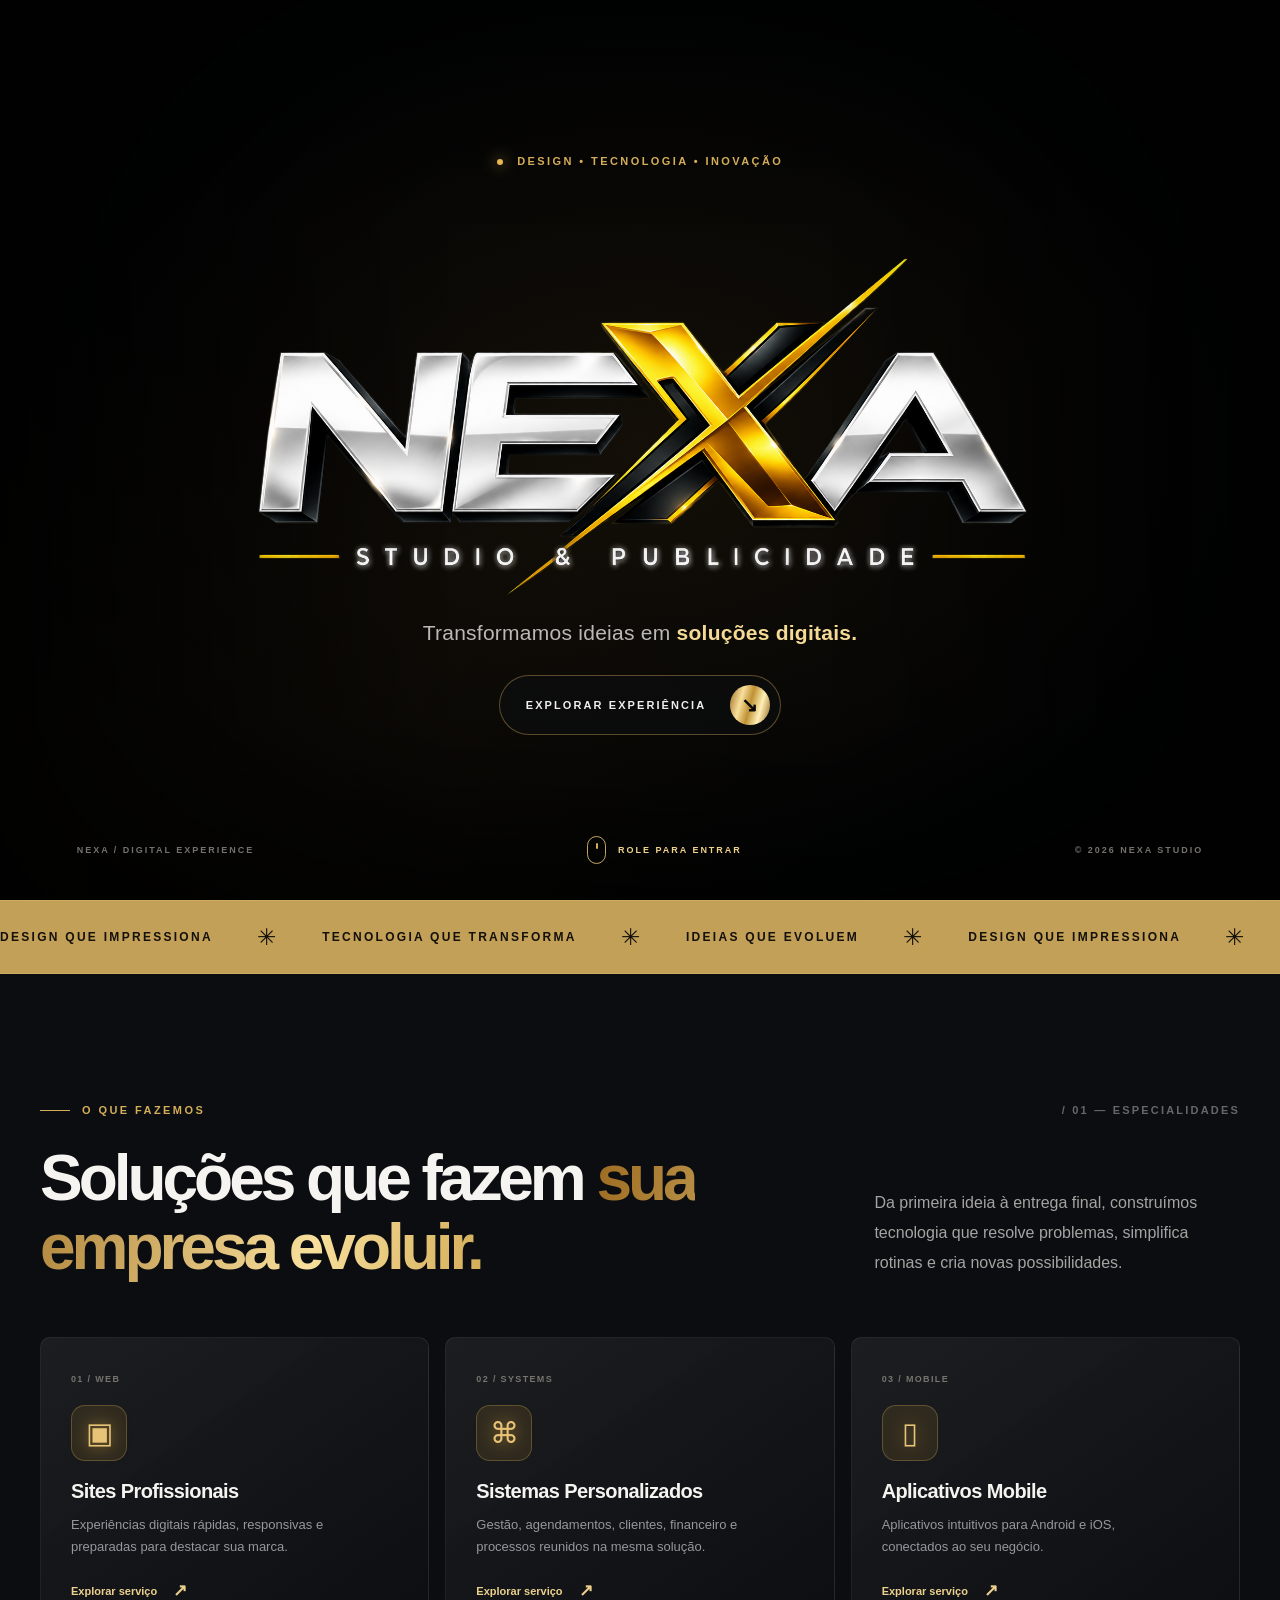
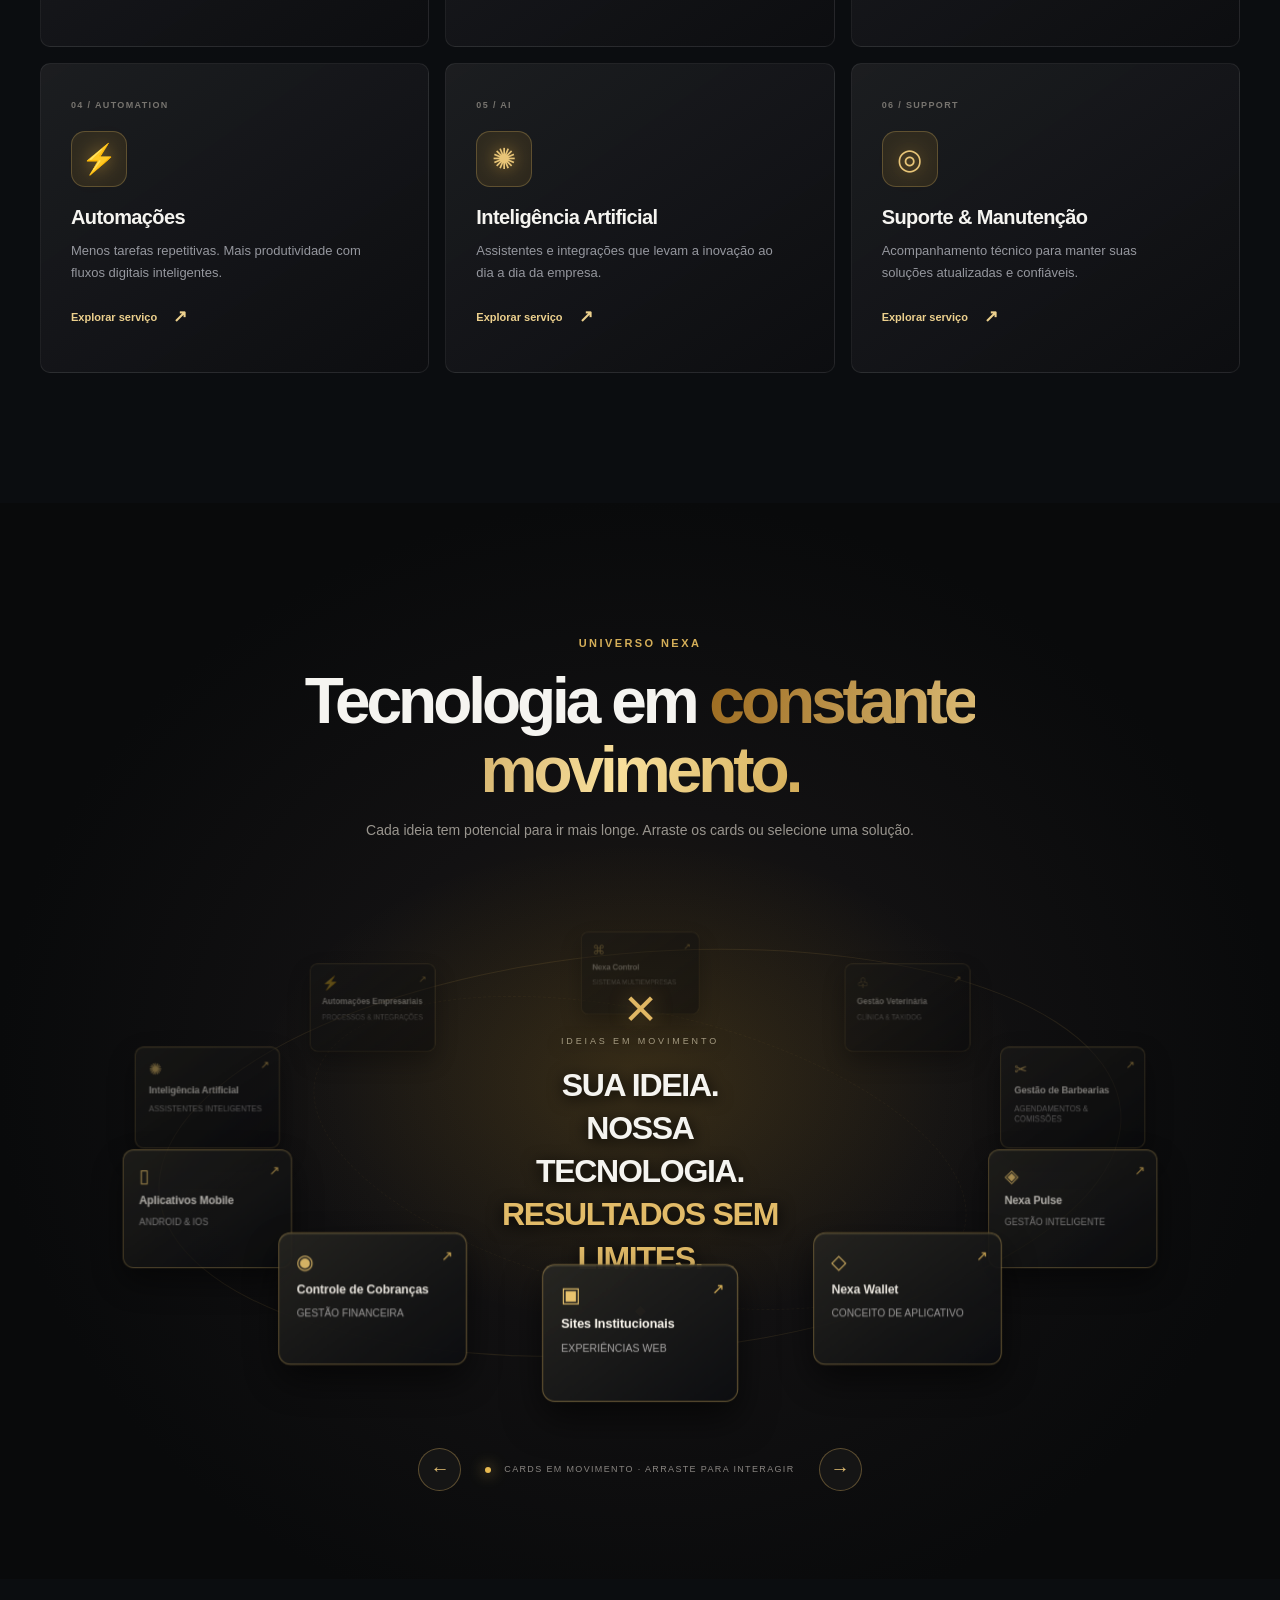
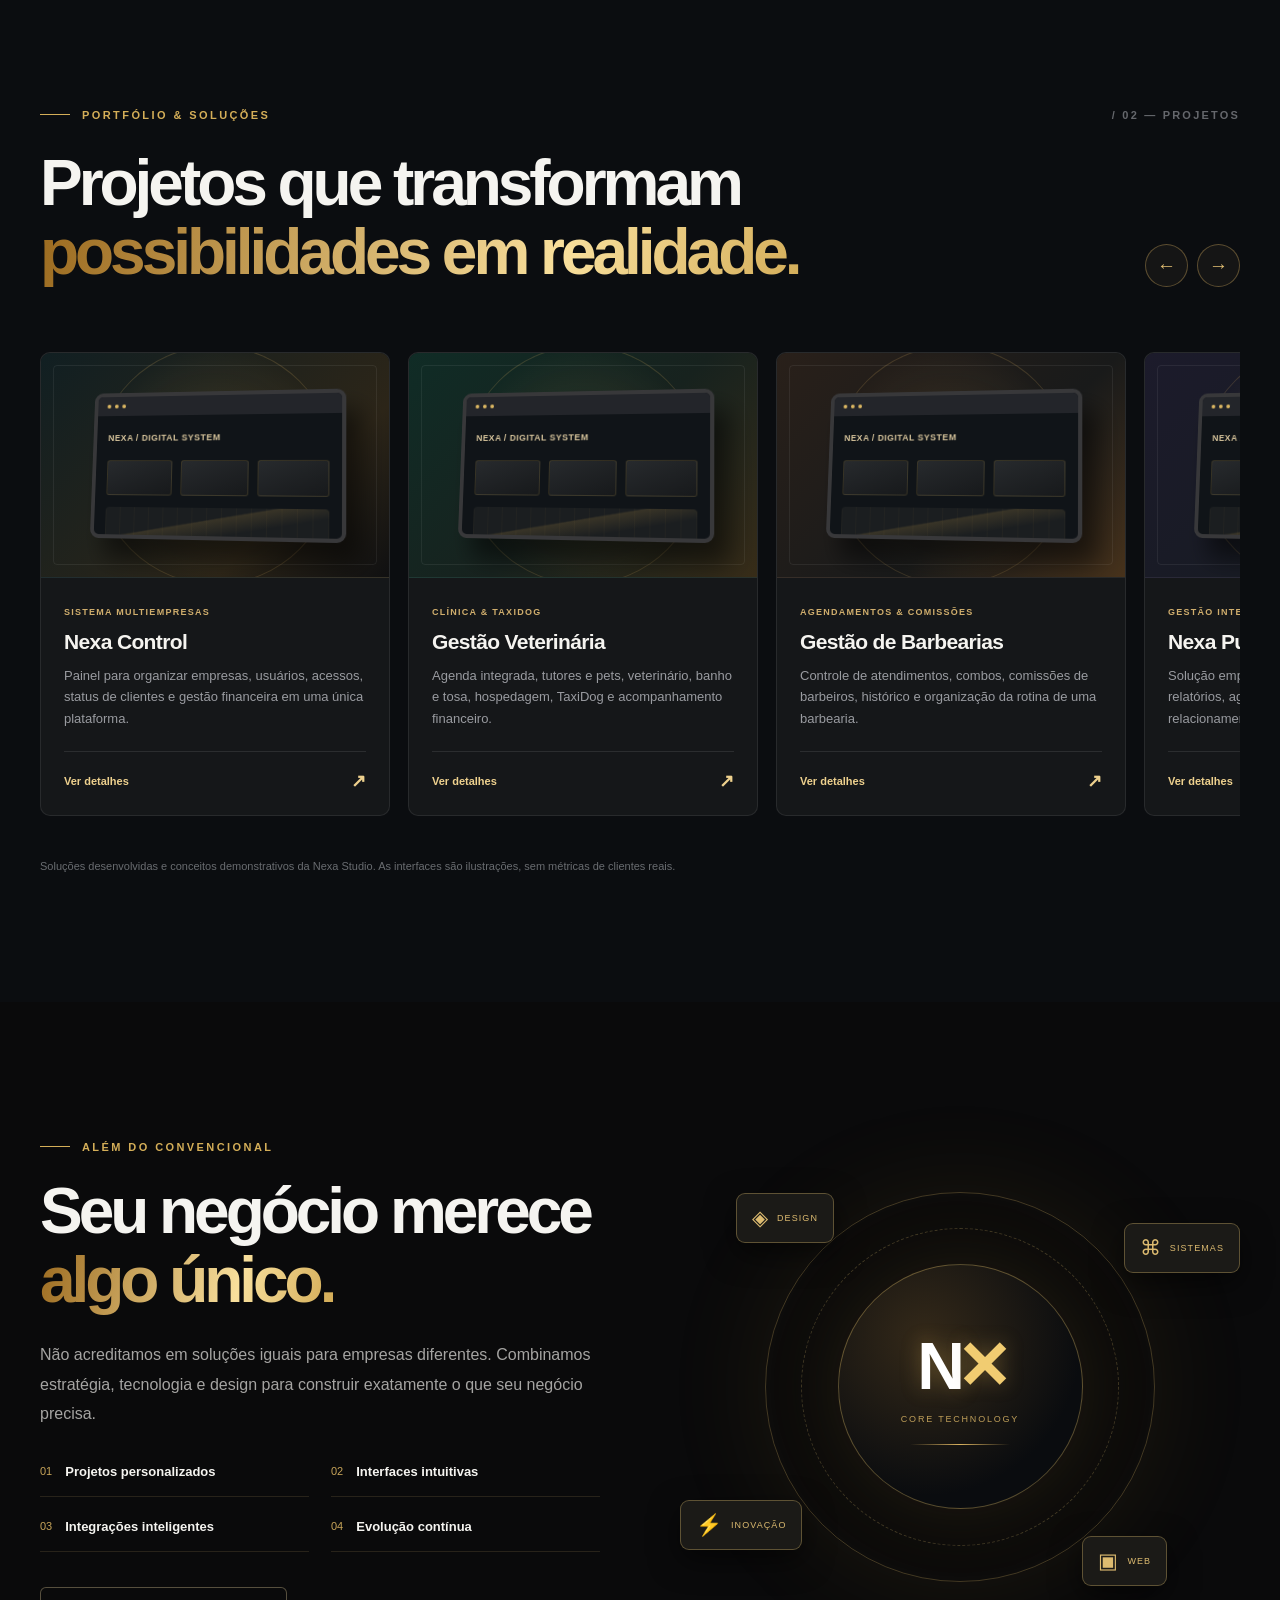
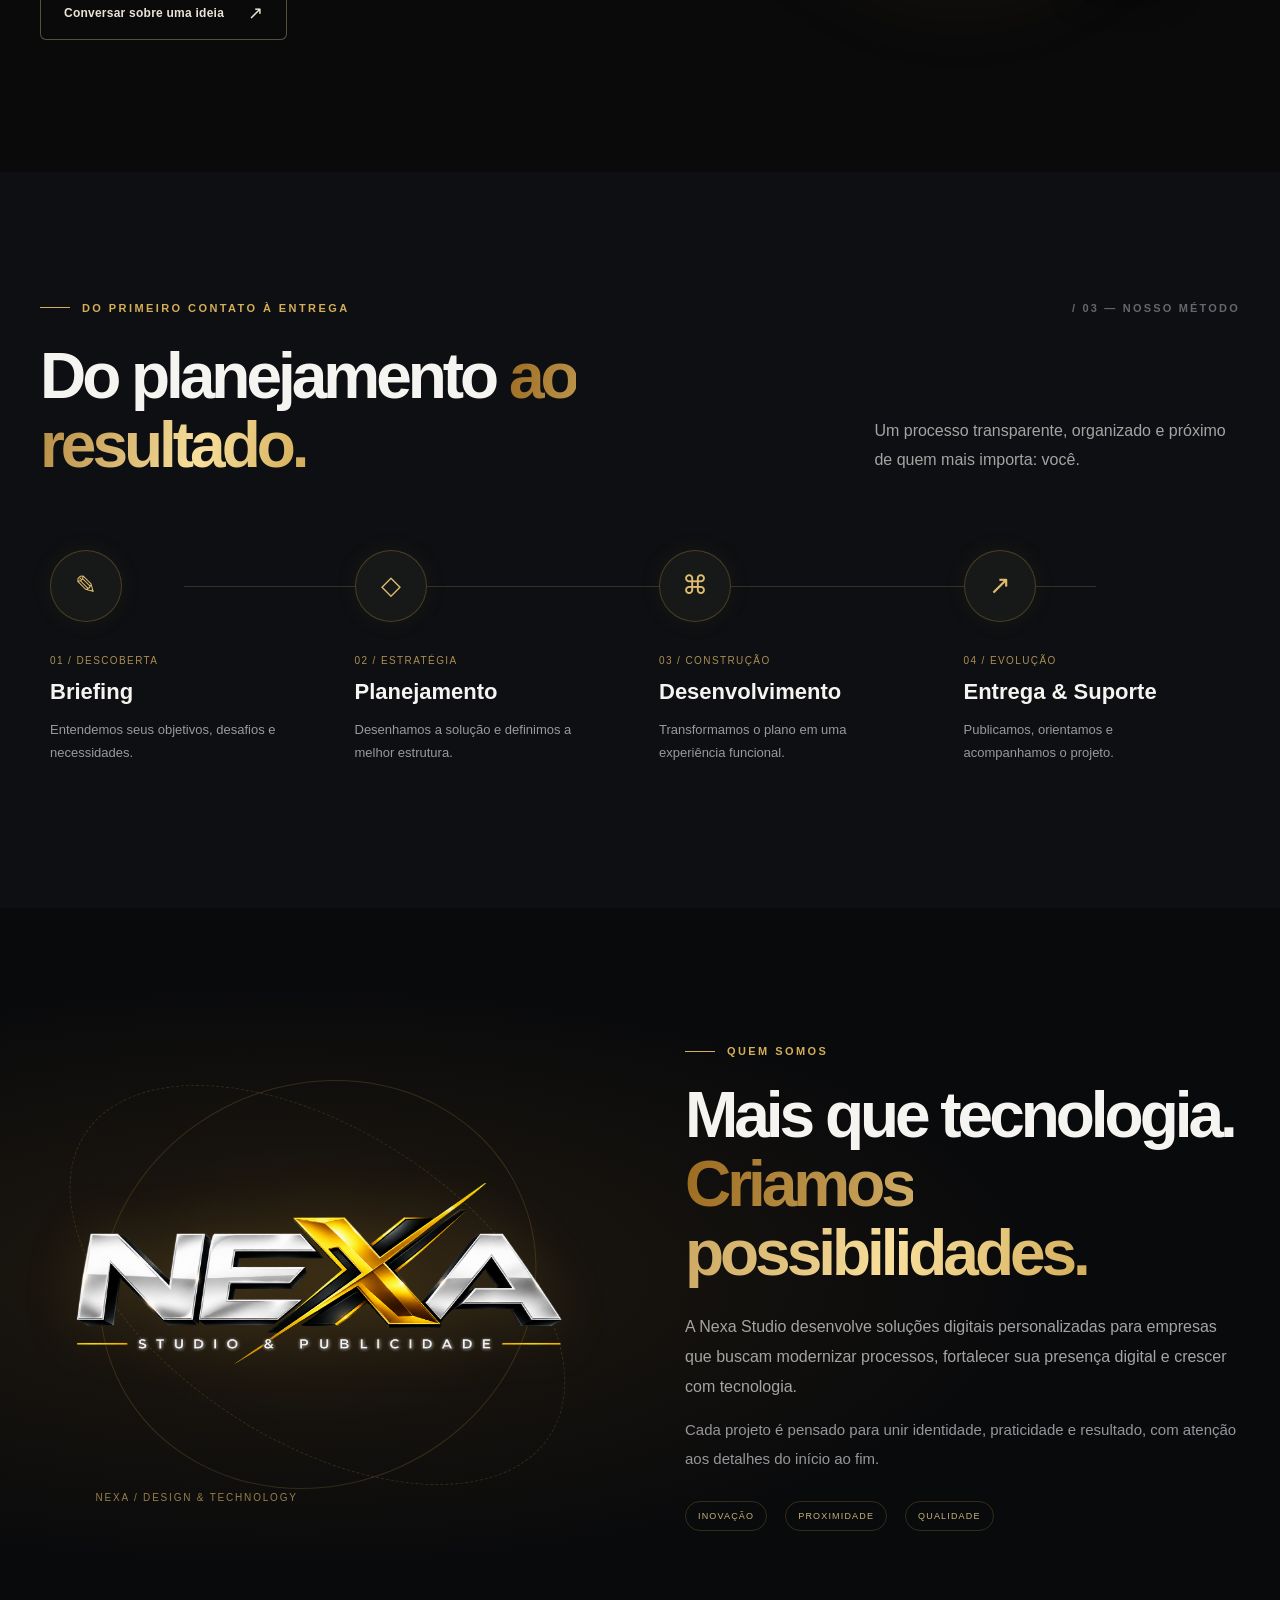
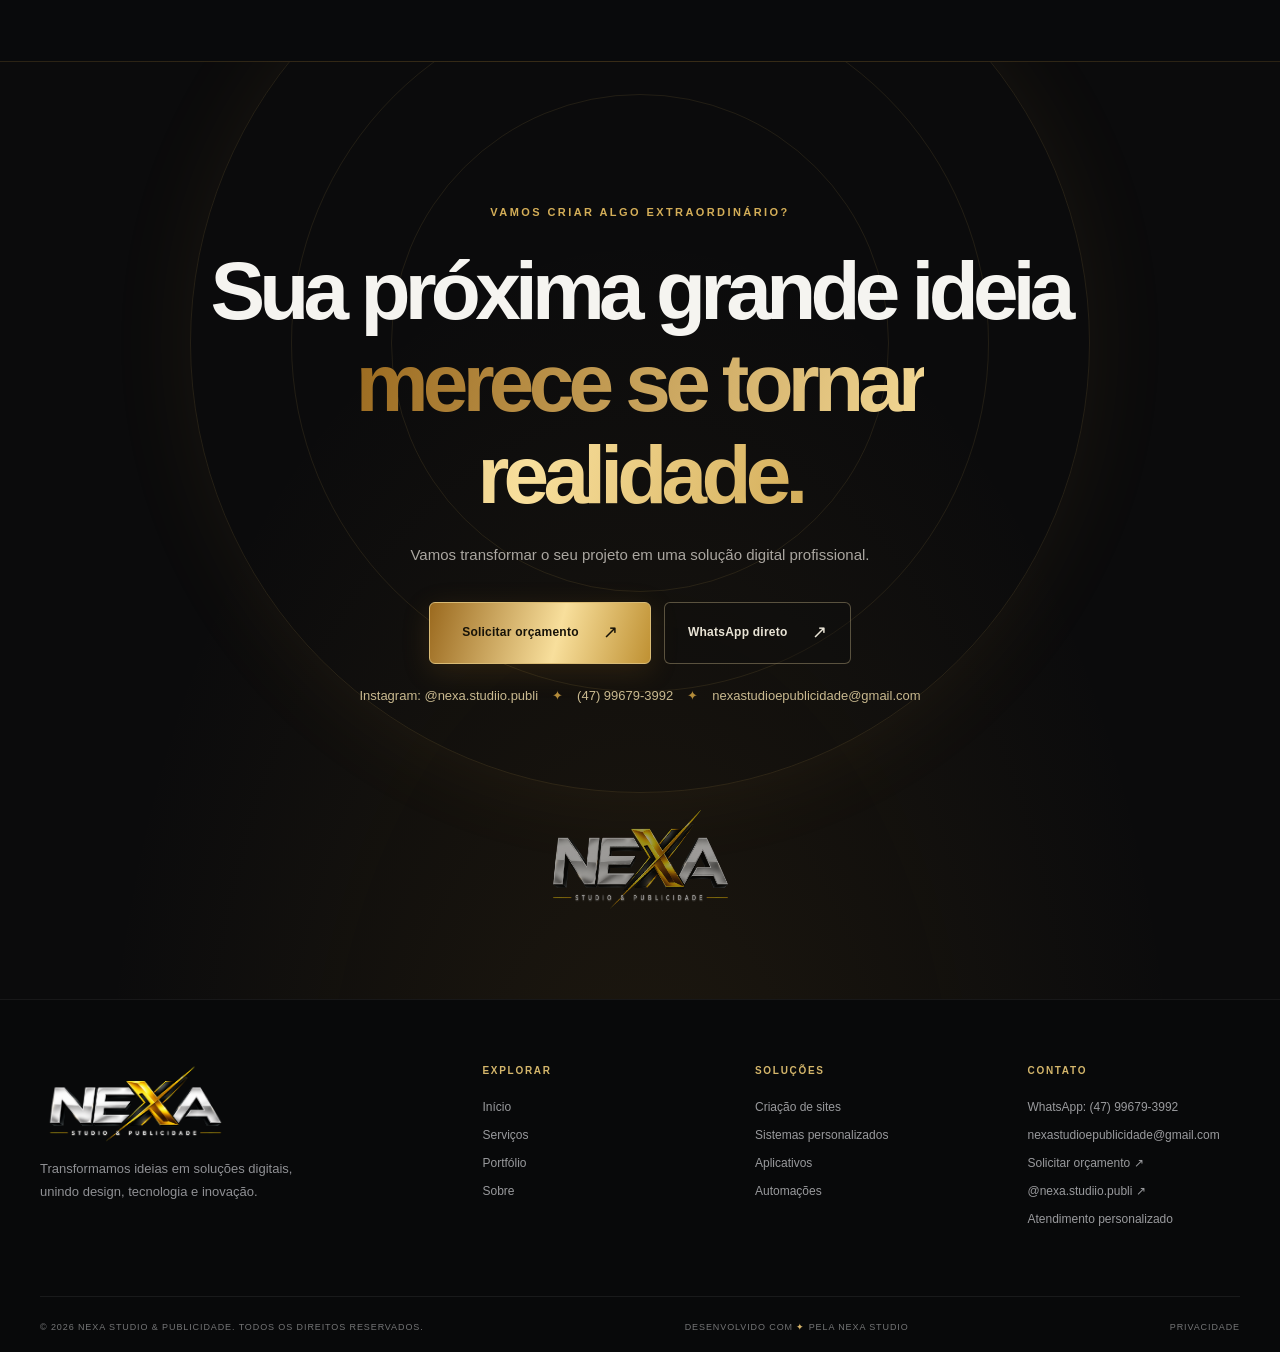
==== index.html @ 9db16d80 "Add files via upload" ====
<!doctype html>
<html lang="pt-BR">
<head>
  <meta charset="UTF-8">
  <meta name="viewport" content="width=device-width, initial-scale=1, viewport-fit=cover">
  <meta name="theme-color" content="#090909">
  <meta name="description" content="Nexa Studio: sites, sistemas, aplicativos e automações inteligentes sob medida para impulsionar o seu negócio.">
  <meta property="og:type" content="website">
  <meta property="og:title" content="Nexa Studio | Transformamos ideias em soluções digitais">
  <meta property="og:description" content="Sites, sistemas, aplicativos e soluções digitais personalizadas para sua empresa.">
  <meta property="og:image" content="assets/img/nexa-logo.png">
  <title>Nexa Studio | Tecnologia que transforma ideias</title>
  <link rel="icon" type="image/svg+xml" href="assets/img/favicon.svg">
  <link rel="preload" href="assets/img/nexa-logo.webp" as="image" type="image/webp">
  <link rel="stylesheet" href="assets/css/styles.css">
  <script src="assets/js/config.js" defer></script>
  <script src="assets/js/site.js" defer></script>
  <script type="application/ld+json">{"@context":"https://schema.org","@type":"Organization","name":"Nexa Studio","sameAs":["https://www.instagram.com/nexa.studiio.publi/"],"description":"Criação de sites, sistemas, aplicativos e automações empresariais.","email":"nexastudioepublicidade@gmail.com","telephone":"+55 47 99679-3992","contactPoint":{"@type":"ContactPoint","contactType":"customer service","telephone":"+55 47 99679-3992","email":"nexastudioepublicidade@gmail.com","availableLanguage":"Portuguese"}}</script>
</head>
<body class="intro-active">
  <a class="skip-link" href="#inicio">Pular para o conteúdo</a>

  <!-- Abertura permanece até primeira interação de rolagem ou botão entrar. -->
  <div id="intro" class="intro" role="region" aria-label="Abertura Nexa Studio">
    <div class="intro__ambient" aria-hidden="true"></div>
    <div id="codeRain" class="code-rain" aria-hidden="true"></div>
    <div class="intro__vignette" aria-hidden="true"></div>
    <div class="intro__content">
      <span class="eyebrow intro__eyebrow"><span class="eyebrow-dot"></span> DESIGN • TECNOLOGIA • INOVAÇÃO</span>
      <div class="intro__logo-frame"><img src="assets/img/nexa-logo.webp" alt="Nexa Studio & Publicidade" class="intro__logo" width="840" height="560"></div>
      <p class="intro__tagline">Transformamos ideias em <strong>soluções digitais.</strong></p>
      <button id="enterSite" class="intro__enter" type="button"><span>EXPLORAR EXPERIÊNCIA</span><span class="circle-arrow" aria-hidden="true">↘</span></button>
    </div>
    <div class="intro__bottom"><span>NEXA / DIGITAL EXPERIENCE</span><span class="intro__scroll-indicator"><span class="mouse-icon"></span> ROLE PARA ENTRAR</span><span>© 2026 NEXA STUDIO</span></div>
    <div class="intro__shine" aria-hidden="true"></div>
  </div>

  <header id="siteHeader" class="site-header">
    <div class="container header-inner">
      <a href="#inicio" class="brand" aria-label="Nexa Studio — início">
        <img src="assets/img/nexa-logo.webp" alt="Nexa Studio" width="160" height="106">
      </a>
      <nav class="nav" id="mainNav" aria-label="Navegação principal">
        <a href="#inicio" class="nav-link active">Início</a>
        <a href="#servicos" class="nav-link">Serviços</a>
        <a href="#projetos" class="nav-link">Projetos</a>
        <a href="#solucoes" class="nav-link">Soluções</a>
        <a href="#sobre" class="nav-link">Sobre</a>
        <a href="#contato" class="nav-link">Contato</a>
      </nav>
      <div class="header-actions">
        <button class="btn btn-gold btn-small" data-contact-trigger="Projeto digital" type="button">Solicitar projeto <span aria-hidden="true">↗</span></button>
        <button id="mobileMenuButton" class="menu-toggle" type="button" aria-label="Abrir menu" aria-controls="mainNav" aria-expanded="false"><span></span><span></span><span></span></button>
      </div>
    </div>
  </header>

  <main id="main-content">
    <section id="inicio" class="hero section-stage">
      <div class="hero__grid" aria-hidden="true"></div><div class="hero__halo" aria-hidden="true"></div>
      <div class="container hero__layout">
        <div class="hero__copy">
          <span class="section-kicker reveal"><span class="kicker-line"></span> BEM-VINDO À NOVA ERA DIGITAL</span>
          <h1 class="hero__heading reveal">O FUTURO DIGITAL DA SUA EMPRESA <span class="gold-text">COMEÇA AQUI.</span></h1>
          <p class="hero__description reveal">Criamos sites, sistemas, aplicativos e soluções inteligentes para transformar ideias em <strong>resultados reais.</strong></p>
          <div class="hero__actions reveal"><button class="btn btn-gold" data-contact-trigger="Novo projeto" type="button">Começar meu projeto <span aria-hidden="true">↗</span></button><a class="btn btn-outline" href="#portfolio">Conhecer trabalhos <span aria-hidden="true">↓</span></a></div>
          <div class="hero__highlights reveal"><span><i class="highlight-icon">✦</i> Soluções sob medida</span><span><i class="highlight-icon">◈</i> Design de alto padrão</span><span><i class="highlight-icon">◇</i> Suporte próximo</span></div>
        </div>
        <div class="hero__visual" id="heroScene" aria-label="Ilustração interativa de um notebook e smartphone com sistemas Nexa">
          <div class="scene-orbit orbit-one" aria-hidden="true"></div><div class="scene-orbit orbit-two" aria-hidden="true"></div>
          <div class="device-wrap" id="deviceWrap">
            <div class="float-card floating-pill float-card--top"><span class="float-card__icon">✦</span><span><strong>Sites profissionais</strong><small>Performance e design</small></span></div>
            <div class="laptop">
              <div class="laptop__screen">
                <div class="screen-topbar"><span class="dash-logo">N<span>✕</span></span><span class="topbar-dots"><i></i><i></i><i></i></span><span class="topbar-user">DEMONSTRAÇÃO</span></div>
                <div class="screen-body"><aside class="screen-sidebar"><span class="screen-side-title">PAINEL</span><span class="screen-menu active">▦</span><span class="screen-menu">◉</span><span class="screen-menu">▤</span><span class="screen-menu">◇</span><span class="screen-menu">⚙</span></aside>
                  <div class="screen-content"><div class="screen-welcome"><span>Visão geral <small>Bem-vindo ao seu painel</small></span><b>↗</b></div><div class="screen-stats"><div><small>Receita mensal</small><strong>R$ —</strong><span>Visualização</span></div><div><small>Atendimentos</small><strong>—</strong><span>Visualização</span></div><div><small>Projetos</small><strong>—</strong><span>Visualização</span></div></div><div class="chart-panel"><div class="chart-head"><span>Visão de desempenho</span><small>Últimos meses</small></div><svg viewBox="0 0 410 135" preserveAspectRatio="none" aria-hidden="true"><defs><linearGradient id="chartFill" x1="0" x2="0" y1="0" y2="1"><stop offset="0" stop-color="#d5ae4c" stop-opacity=".32"/><stop offset="1" stop-color="#d5ae4c" stop-opacity="0"/></linearGradient></defs><path d="M0 112 Q38 91 68 100 T132 72 T205 75 T265 39 T330 47 T410 13 L410 135 L0 135Z" fill="url(#chartFill)"/><path d="M0 112 Q38 91 68 100 T132 72 T205 75 T265 39 T330 47 T410 13" fill="none" stroke="#edca70" stroke-width="2.5" stroke-linecap="round"/></svg></div></div>
                </div>
              </div><div class="laptop__base"></div><div class="laptop__foot"></div>
            </div>
            <div class="phone"><div class="phone__earpiece"></div><div class="phone__screen"><span class="phone__logo">N<span>✕</span></span><small>Dashboard mobile</small><div class="phone__balance">Seu negócio<br><strong>na palma da mão.</strong></div><div class="phone__mini-chart"><span style="height:38%"></span><span style="height:64%"></span><span style="height:52%"></span><span style="height:80%"></span><span style="height:59%"></span><span style="height:94%"></span><span style="height:70%"></span></div><div class="phone__mini-box">Visão completa <b>↗</b></div><div class="phone__mini-box">Gestão inteligente <b>↗</b></div></div></div>
            <div class="float-card floating-pill float-card--bottom"><span class="float-card__icon">◈</span><span><strong>Sistemas inteligentes</strong><small>Controle em tempo real</small></span></div>
          </div>
          <div class="visual-caption"><span class="small-sparkle">✧</span> TECNOLOGIA QUE SE MOVE COM VOCÊ</div>
        </div>
      </div>
      <div class="hero__bottom container"><span>ESTRATÉGIA <i></i> DESIGN <i></i> DESENVOLVIMENTO</span><a href="#servicos" aria-label="Rolar para serviços">DESCUBRA MAIS <span>↓</span></a></div>
    </section>

    <div class="marquee-section" aria-hidden="true"><div class="marquee-track"><span>DESIGN QUE IMPRESSIONA</span><b>✳</b><span>TECNOLOGIA QUE TRANSFORMA</span><b>✳</b><span>IDEIAS QUE EVOLUEM</span><b>✳</b><span>DESIGN QUE IMPRESSIONA</span><b>✳</b><span>TECNOLOGIA QUE TRANSFORMA</span><b>✳</b><span>IDEIAS QUE EVOLUEM</span><b>✳</b></div></div>

    <section id="servicos" class="section services-section">
      <div class="container"><div class="section-topline reveal"><span class="section-kicker"><span class="kicker-line"></span> O QUE FAZEMOS</span><span class="section-index">/ 01 — ESPECIALIDADES</span></div>
        <div class="section-heading-grid"><h2 class="section-title reveal">Soluções que fazem <span class="gold-text">sua empresa evoluir.</span></h2><p class="section-desc reveal">Da primeira ideia à entrega final, construímos tecnologia que resolve problemas, simplifica rotinas e cria novas possibilidades.</p></div>
        <div class="services-grid">
          <article class="service-card reveal"><span class="service-card__number">01 / WEB</span><div class="service-card__icon" aria-hidden="true">▣</div><h3>Sites Profissionais</h3><p>Experiências digitais rápidas, responsivas e preparadas para destacar sua marca.</p><button class="service-card__link" data-contact-trigger="Criação de sites" type="button">Explorar serviço <span>↗</span></button></article>
          <article class="service-card reveal"><span class="service-card__number">02 / SYSTEMS</span><div class="service-card__icon" aria-hidden="true">⌘</div><h3>Sistemas Personalizados</h3><p>Gestão, agendamentos, clientes, financeiro e processos reunidos na mesma solução.</p><button class="service-card__link" data-contact-trigger="Sistema personalizado" type="button">Explorar serviço <span>↗</span></button></article>
          <article class="service-card reveal"><span class="service-card__number">03 / MOBILE</span><div class="service-card__icon" aria-hidden="true">▯</div><h3>Aplicativos Mobile</h3><p>Aplicativos intuitivos para Android e iOS, conectados ao seu negócio.</p><button class="service-card__link" data-contact-trigger="Aplicativo mobile" type="button">Explorar serviço <span>↗</span></button></article>
          <article class="service-card reveal"><span class="service-card__number">04 / AUTOMATION</span><div class="service-card__icon" aria-hidden="true">⚡</div><h3>Automações</h3><p>Menos tarefas repetitivas. Mais produtividade com fluxos digitais inteligentes.</p><button class="service-card__link" data-contact-trigger="Automação empresarial" type="button">Explorar serviço <span>↗</span></button></article>
          <article class="service-card reveal"><span class="service-card__number">05 / AI</span><div class="service-card__icon" aria-hidden="true">✺</div><h3>Inteligência Artificial</h3><p>Assistentes e integrações que levam a inovação ao dia a dia da empresa.</p><button class="service-card__link" data-contact-trigger="Inteligência artificial" type="button">Explorar serviço <span>↗</span></button></article>
          <article class="service-card reveal"><span class="service-card__number">06 / SUPPORT</span><div class="service-card__icon" aria-hidden="true">◎</div><h3>Suporte & Manutenção</h3><p>Acompanhamento técnico para manter suas soluções atualizadas e confiáveis.</p><button class="service-card__link" data-contact-trigger="Suporte e manutenção" type="button">Explorar serviço <span>↗</span></button></article>
        </div>
      </div>
    </section>

    <section id="projetos" class="section orbit-section"><div class="orbit-section__glow" aria-hidden="true"></div>
      <div class="container orbit-intro reveal"><span class="section-kicker centered">UNIVERSO NEXA</span><h2 class="section-title">Tecnologia em <span class="gold-text">constante movimento.</span></h2><p>Cada ideia tem potencial para ir mais longe. Arraste os cards ou selecione uma solução.</p></div>
      <div class="orbit-arena" id="orbitArena" aria-label="Carrossel animado com soluções da Nexa Studio"><div class="orbit-ring orbit-ring--outer" aria-hidden="true"></div><div class="orbit-ring orbit-ring--inner" aria-hidden="true"></div>
        <div class="orbit-core"><div class="orbit-core__mark">✕</div><span>IDEIAS EM MOVIMENTO</span><strong>SUA IDEIA.<br>NOSSA TECNOLOGIA.<br><em>RESULTADOS SEM LIMITES.</em></strong><div class="orbit-core__diamond">◆</div></div>
        <div id="orbitCards" class="orbit-cards"></div>
      </div>
      <div class="orbit-controls"><button id="orbitPrev" type="button" aria-label="Girar cards para a esquerda">←</button><span><i class="live-dot"></i> CARDS EM MOVIMENTO · ARRASTE PARA INTERAGIR</span><button id="orbitNext" type="button" aria-label="Girar cards para a direita">→</button></div>
    </section>

    <section id="portfolio" class="section portfolio-section"><div class="container"><div class="section-topline reveal"><span class="section-kicker"><span class="kicker-line"></span> PORTFÓLIO & SOLUÇÕES</span><span class="section-index">/ 02 — PROJETOS</span></div>
      <div class="section-heading-grid portfolio-title-row"><h2 class="section-title reveal">Projetos que transformam <span class="gold-text">possibilidades em realidade.</span></h2><div class="portfolio-actions reveal"><button id="portfolioPrev" type="button" aria-label="Projeto anterior">←</button><button id="portfolioNext" type="button" aria-label="Próximo projeto">→</button></div></div>
      <div class="portfolio-track" id="portfolioTrack" tabindex="0" aria-label="Portfólio com rolagem horizontal"></div><p class="portfolio-note">Soluções desenvolvidas e conceitos demonstrativos da Nexa Studio. As interfaces são ilustrações, sem métricas de clientes reais.</p></div>
    </section>

    <section id="solucoes" class="section solutions-section"><div class="container solutions-layout"><div class="solutions-copy"><span class="section-kicker reveal"><span class="kicker-line"></span> ALÉM DO CONVENCIONAL</span><h2 class="section-title reveal">Seu negócio merece <span class="gold-text">algo único.</span></h2><p class="section-desc reveal">Não acreditamos em soluções iguais para empresas diferentes. Combinamos estratégia, tecnologia e design para construir exatamente o que seu negócio precisa.</p><div class="solutions-points reveal"><div><span>01</span><strong>Projetos personalizados</strong></div><div><span>02</span><strong>Interfaces intuitivas</strong></div><div><span>03</span><strong>Integrações inteligentes</strong></div><div><span>04</span><strong>Evolução contínua</strong></div></div><button class="btn btn-outline reveal" data-contact-trigger="Solução personalizada" type="button">Conversar sobre uma ideia <span>↗</span></button></div>
      <div class="solutions-visual reveal" aria-hidden="true"><div class="solution-halo"></div><div class="solution-inner"><div class="solution-inner__logo">N<span>✕</span></div><small>CORE TECHNOLOGY</small><div class="solution-inner__lines"></div></div><div class="solution-node solution-node--one">◈ <span>DESIGN</span></div><div class="solution-node solution-node--two">⌘ <span>SISTEMAS</span></div><div class="solution-node solution-node--three">⚡ <span>INOVAÇÃO</span></div><div class="solution-node solution-node--four">▣ <span>WEB</span></div></div></div></section>

    <section id="processo" class="section process-section"><div class="container"><div class="section-topline reveal"><span class="section-kicker"><span class="kicker-line"></span> DO PRIMEIRO CONTATO À ENTREGA</span><span class="section-index">/ 03 — NOSSO MÉTODO</span></div><div class="section-heading-grid"><h2 class="section-title reveal">Do planejamento <span class="gold-text">ao resultado.</span></h2><p class="section-desc reveal">Um processo transparente, organizado e próximo de quem mais importa: você.</p></div><div class="process-steps" id="processSteps"><div class="process-progress" id="processProgress"></div><article class="process-step reveal"><div class="process-step__circle">✎</div><span>01 / DESCOBERTA</span><h3>Briefing</h3><p>Entendemos seus objetivos, desafios e necessidades.</p></article><article class="process-step reveal"><div class="process-step__circle">◇</div><span>02 / ESTRATÉGIA</span><h3>Planejamento</h3><p>Desenhamos a solução e definimos a melhor estrutura.</p></article><article class="process-step reveal"><div class="process-step__circle">⌘</div><span>03 / CONSTRUÇÃO</span><h3>Desenvolvimento</h3><p>Transformamos o plano em uma experiência funcional.</p></article><article class="process-step reveal"><div class="process-step__circle">↗</div><span>04 / EVOLUÇÃO</span><h3>Entrega & Suporte</h3><p>Publicamos, orientamos e acompanhamos o projeto.</p></article></div></div></section>

    <section id="sobre" class="section about-section"><div class="container about-layout"><div class="about-art reveal"><div class="about-art__circle about-art__circle--one"></div><div class="about-art__circle about-art__circle--two"></div><div class="about-art__mark"><img src="assets/img/nexa-logo.webp" alt="Logo da Nexa Studio" loading="lazy" width="420" height="280"></div><span class="about-art__label">NEXA / DESIGN & TECHNOLOGY</span></div><div class="about-copy"><span class="section-kicker reveal"><span class="kicker-line"></span> QUEM SOMOS</span><h2 class="section-title reveal">Mais que tecnologia. <span class="gold-text">Criamos possibilidades.</span></h2><p class="section-desc reveal">A Nexa Studio desenvolve soluções digitais personalizadas para empresas que buscam modernizar processos, fortalecer sua presença digital e crescer com tecnologia.</p><p class="about-paragraph reveal">Cada projeto é pensado para unir identidade, praticidade e resultado, com atenção aos detalhes do início ao fim.</p><div class="about-values reveal"><span>INOVAÇÃO</span><span>PROXIMIDADE</span><span>QUALIDADE</span></div></div></div></section>

    <section id="depoimentos" class="section testimonials-section" hidden><div class="container"><span class="section-kicker">A EXPERIÊNCIA DOS NOSSOS CLIENTES</span><h2 class="section-title">Quem trabalha com a Nexa <span class="gold-text">faz parte da história.</span></h2><div id="testimonialsTrack" class="testimonials-track"></div></div></section>

    <section id="contato" class="contact-section"><div class="contact-halo" aria-hidden="true"></div><div class="container contact-content"><span class="section-kicker centered reveal">VAMOS CRIAR ALGO EXTRAORDINÁRIO?</span><h2 class="contact-title reveal">Sua próxima grande ideia <span class="gold-text">merece se tornar realidade.</span></h2><p class="reveal">Vamos transformar o seu projeto em uma solução digital profissional.</p><div class="contact-actions reveal"><button class="btn btn-gold btn-large" data-contact-trigger="Quero conversar com a Nexa Studio" type="button">Solicitar orçamento <span aria-hidden="true">↗</span></button><a class="btn btn-outline" href="https://wa.me/5547996793992?text=Ol%C3%A1%2C%20Nexa%20Studio%21%20Gostaria%20de%20conversar%20sobre%20um%20projeto." target="_blank" rel="noopener noreferrer" aria-label="Conversar com a Nexa Studio pelo WhatsApp">WhatsApp direto <span aria-hidden="true">↗</span></a></div><div class="contact-direct reveal"><a href="https://www.instagram.com/nexa.studiio.publi/" target="_blank" rel="noopener noreferrer" aria-label="Instagram da Nexa Studio: @nexa.studiio.publi">Instagram: @nexa.studiio.publi</a><span aria-hidden="true">✦</span><a href="tel:+5547996793992" aria-label="Ligar para Nexa Studio no número (47) 99679-3992">(47) 99679-3992</a><span aria-hidden="true">✦</span><a href="mailto:nexastudioepublicidade@gmail.com">nexastudioepublicidade@gmail.com</a></div><div class="contact-endmark"><img src="assets/img/nexa-logo.webp" alt="Nexa Studio" width="230" height="152" loading="lazy"></div></div></section>
  </main>

  <footer class="footer"><div class="container"><div class="footer-grid"><div class="footer-identity"><img src="assets/img/nexa-logo.webp" alt="Nexa Studio" width="190" height="125" loading="lazy"><p>Transformamos ideias em soluções digitais, unindo design, tecnologia e inovação.</p></div><div class="footer-col"><h3>EXPLORAR</h3><a href="#inicio">Início</a><a href="#servicos">Serviços</a><a href="#portfolio">Portfólio</a><a href="#sobre">Sobre</a></div><div class="footer-col"><h3>SOLUÇÕES</h3><a href="#servicos">Criação de sites</a><a href="#servicos">Sistemas personalizados</a><a href="#servicos">Aplicativos</a><a href="#servicos">Automações</a></div><div class="footer-col"><h3>CONTATO</h3><a href="https://wa.me/5547996793992" target="_blank" rel="noopener noreferrer">WhatsApp: (47) 99679-3992</a><a href="mailto:nexastudioepublicidade@gmail.com">nexastudioepublicidade@gmail.com</a><button type="button" data-contact-trigger="Contato pelo site">Solicitar orçamento ↗</button><a id="footerInstagram" href="#" hidden target="_blank" rel="noopener noreferrer">@nexa.studiio.publi ↗</a><span>Atendimento personalizado</span></div></div><div class="footer-bottom"><span>© <span id="year">2026</span> NEXA STUDIO & PUBLICIDADE. TODOS OS DIREITOS RESERVADOS.</span><span>DESENVOLVIDO COM <span class="footer-sparkle">✦</span> PELA NEXA STUDIO</span><a href="privacidade.html">PRIVACIDADE</a></div></div></footer>

  <button id="backTop" class="back-top" type="button" aria-label="Voltar ao topo">↑</button>

  <dialog id="projectDialog" class="dialog project-dialog" aria-labelledby="projectModalTitle"><button class="dialog-close" type="button" data-dialog-close aria-label="Fechar detalhes">×</button><div class="project-dialog__content"><span class="section-kicker">SOLUÇÃO NEXA</span><div class="project-modal-art" id="projectModalArt" aria-hidden="true"></div><span id="projectModalCategory" class="modal-category"></span><h2 id="projectModalTitle"></h2><p id="projectModalDescription"></p><div id="projectModalTags" class="modal-tags"></div><button id="projectModalContact" class="btn btn-gold" type="button">Quero uma solução assim <span>↗</span></button></div></dialog>

  <dialog id="contactDialog" class="dialog contact-dialog" aria-labelledby="contactModalTitle"><button class="dialog-close" type="button" data-dialog-close aria-label="Fechar contato">×</button><span class="section-kicker">VAMOS CONVERSAR</span><h2 id="contactModalTitle">Conte sua <span class="gold-text">ideia.</span></h2><p class="dialog-description">Preencha os dados e clique em enviar. O WhatsApp será aberto com sua mensagem preenchida para você confirmar o envio.</p><form id="contactForm" novalidate><div class="form-grid"><label>Seu nome <span>*</span><input id="contactName" name="nome" type="text" placeholder="Como podemos chamar você?" autocomplete="name" required minlength="2" maxlength="100"></label><label>Seu contato <span>*</span><input id="contactPhone" name="telefone" type="tel" placeholder="(47) 99999-9999" autocomplete="tel" required minlength="8" maxlength="30"></label></div><label>Tipo de serviço <span>*</span><select id="contactService" name="servico" required><option value="">Selecione um serviço</option><option>Criação de sites</option><option>Sistema personalizado</option><option>Aplicativo mobile</option><option>Automação empresarial</option><option>Inteligência artificial</option><option>Suporte e manutenção</option><option>Outro projeto</option></select></label><label>Sobre o projeto <span>*</span><textarea id="contactMessage" name="mensagem" rows="3" placeholder="Me conte um pouco sobre sua ideia..." required minlength="10" maxlength="2500"></textarea></label><p id="contactStatus" class="contact-status" role="status" aria-live="polite"></p><div class="contact-form-actions"><button class="btn btn-gold" type="submit" id="sendContactButton">Enviar pelo WhatsApp <span>↗</span></button><button class="btn btn-outline btn-copy" id="copyContactButton" type="button" hidden>Copiar mensagem</button></div><small class="form-note">Nenhum dado é enviado automaticamente a um servidor por este formulário.</small></form></dialog>
</body>
</html>
---- assets/css/styles.css ----
/* NEXA STUDIO — Premium Digital Experience. Sem dependências externas. */
:root{--bg:#08090b;--bg2:#0d0f12;--panel:#131519;--panel2:#17191d;--line:rgba(236,200,115,.18);--line-light:rgba(255,255,255,.095);--text:#f5f4f0;--muted:#a2a1a0;--faint:#6e7077;--gold:#d4ae58;--gold-light:#f6df9c;--gold-dark:#9a6d23;--shine:linear-gradient(105deg,#9b6a1f 0%,#f8df9c 29%,#bf9133 50%,#fff0b7 73%,#92631c 100%);--font:Inter,ui-sans-serif,-apple-system,BlinkMacSystemFont,"Segoe UI",Arial,sans-serif;--ease:cubic-bezier(.2,.8,.2,1);--header:88px}
*{box-sizing:border-box}html{scroll-behavior:smooth;scroll-padding-top:90px}body{margin:0;background:var(--bg);color:var(--text);font-family:var(--font);-webkit-font-smoothing:antialiased;overflow-x:hidden}body.intro-active{overflow:hidden;height:100svh}body.dialog-open{overflow:hidden}button,input,select,textarea{font:inherit}button{cursor:pointer}a{color:inherit;text-decoration:none}img,svg{max-width:100%}::selection{background:#d1a448;color:#0b0b0b}[hidden]{display:none!important}:focus-visible{outline:2px solid var(--gold-light);outline-offset:4px}.container{width:min(1200px,calc(100% - 72px));margin-inline:auto}.section{padding:130px 0;position:relative}.gold-text{background:var(--shine);background-size:240% auto;-webkit-background-clip:text;background-clip:text;color:transparent}.skip-link{position:fixed;z-index:6000;top:-100px;left:20px;background:#e4be69;color:#000;padding:15px;transition:top .2s}.skip-link:focus{top:18px}.eyebrow,.section-kicker{font-size:11px;font-weight:750;letter-spacing:.22em;color:var(--gold);text-transform:uppercase}.eyebrow-dot,.live-dot{display:inline-block;width:6px;height:6px;border-radius:50%;background:#e7b950;box-shadow:0 0 15px #ffcf66;margin-right:9px;vertical-align:middle}.section-kicker{display:inline-flex;align-items:center;gap:12px}.kicker-line{height:1px;width:30px;background:var(--gold)}.section-kicker.centered{justify-content:center}.section-topline{display:flex;align-items:center;justify-content:space-between;margin-bottom:28px}.section-index{font-size:11px;letter-spacing:.2em;color:#65676c;font-weight:650}.section-heading-grid{display:grid;grid-template-columns:minmax(0,1.15fr) minmax(250px,.55fr);align-items:end;gap:70px;margin-bottom:55px}.section-title{font-size:clamp(40px,5vw,70px);letter-spacing:-.063em;font-weight:790;line-height:1.08;margin:0;max-width:850px}.section-desc{color:#a5a4a2;font-size:16px;line-height:1.85;margin:0 0 5px}.reveal{opacity:0;transform:translateY(28px);transition:opacity .9s var(--ease),transform .9s var(--ease)}.reveal.is-visible{opacity:1;transform:translateY(0)}
/* Apertura */
.intro{position:fixed;inset:0;z-index:5000;background:#020304;overflow:hidden;display:flex;align-items:center;justify-content:center;isolation:isolate;transition:opacity .8s var(--ease),visibility .8s}.intro.leaving{opacity:0;visibility:hidden;pointer-events:none}.intro__ambient{position:absolute;inset:-50%;background:radial-gradient(ellipse at 50% 50%,rgba(199,140,47,.09),transparent 35%),radial-gradient(ellipse at 15% 80%,rgba(185,132,31,.09),transparent 35%);animation:ambientSway 12s ease-in-out infinite alternate}.intro__vignette{position:absolute;inset:0;background:linear-gradient(90deg,#010101d9,transparent 35%,transparent 65%,#010101d9),linear-gradient(0deg,#010101a8,transparent 20%,transparent 75%,#0101018c);z-index:1;pointer-events:none}.code-rain{position:absolute;inset:0;overflow:hidden;opacity:.9}.code-rain__column{position:absolute;left:var(--left);top:-65%;width:max-content;max-width:280px;display:flex;flex-direction:column;gap:13px;transform:translate3d(0,-10%,0);opacity:var(--opacity);animation:codeFall var(--duration) linear var(--delay) infinite;will-change:transform}.code-rain__column span{font:500 var(--font-size)/1.3 ui-monospace,SFMono-Regular,Consolas,monospace;letter-spacing:.015em;white-space:nowrap;color:var(--color);text-shadow:0 0 20px rgba(198,157,65,.16)}.intro__content{position:relative;z-index:2;width:min(920px,90%);text-align:center;margin-top:-14px}.intro__eyebrow{animation:introRise 1s .3s both}.intro__logo-frame{position:relative;max-width:790px;width:90%;margin:14px auto -80px;overflow:hidden;filter:drop-shadow(0 0 34px rgba(222,167,55,.16));animation:introLogo 1.5s .2s both}.intro__logo-frame:after{content:"";position:absolute;inset:12% -30%;background:linear-gradient(95deg,transparent 36%,rgba(255,255,255,.12) 46%,rgba(255,248,186,.72) 49%,rgba(255,255,255,.08) 53%,transparent 63%);transform:translateX(-150%) skewX(-17deg);animation:logoSweep 5s 1.5s infinite;pointer-events:none;mix-blend-mode:screen}.intro__logo{width:100%;height:auto;display:block;object-fit:contain}.intro__tagline{font-size:clamp(15px,2vw,21px);color:#bab9b7;letter-spacing:.012em;position:relative;z-index:1;margin:0 0 30px;animation:introRise .9s 1s both}.intro__tagline strong{font-weight:600;color:#f5da95}.intro__enter{border:1px solid #d2a95869;background:rgba(12,13,15,.7);border-radius:100px;color:#eee;padding:9px 10px 9px 26px;display:inline-flex;align-items:center;gap:24px;font-size:11px;letter-spacing:.19em;font-weight:800;transition:background .3s,border-color .3s,transform .3s;animation:introRise .9s 1.3s both}.intro__enter:hover{background:#cda957;color:#0b0b0b;border-color:#eac579;transform:translateY(-3px)}.circle-arrow{width:40px;height:40px;border-radius:50%;display:grid;place-items:center;background:var(--shine);color:#080808;font-size:20px}.intro__bottom{position:absolute;z-index:3;bottom:36px;left:6%;right:6%;display:flex;align-items:center;justify-content:space-between;gap:10px;font-size:9px;letter-spacing:.22em;font-weight:700;color:#74726b}.intro__scroll-indicator{display:flex;align-items:center;gap:12px;color:#f0d38b}.mouse-icon{width:19px;height:28px;border:1px solid rgba(242,206,120,.8);border-radius:12px;display:inline-block;position:relative}.mouse-icon:before{content:"";position:absolute;left:8px;top:6px;width:2px;height:6px;background:var(--gold);border-radius:2px;animation:mouseScroll 1.7s infinite}.intro__shine{z-index:4;pointer-events:none;position:absolute;inset:-30%;background:linear-gradient(110deg,transparent 41%,rgba(248,214,127,.75) 49%,transparent 57%);transform:translateX(-160%);opacity:0}.intro.leaving .intro__shine{animation:exitShine .75s ease-in forwards}.intro.leaving .intro__logo-frame{transform:scale(1.11)}.intro.leaving .code-rain{filter:blur(5px);opacity:0;transition:opacity .65s,filter .65s}@keyframes codeFall{from{transform:translate3d(0,-70vh,0)}to{transform:translate3d(0,110vh,0)}}@keyframes introRise{from{opacity:0;transform:translateY(32px)}to{opacity:1;transform:translateY(0)}}@keyframes introLogo{from{opacity:0;transform:scale(.8);filter:blur(12px)}to{opacity:1;transform:scale(1);filter:blur(0)}}@keyframes logoSweep{0%,28%{transform:translateX(-150%) skewX(-17deg)}57%,100%{transform:translateX(150%) skewX(-17deg)}}@keyframes exitShine{0%{opacity:0;transform:translateX(-160%)}15%{opacity:1}100%{opacity:0;transform:translateX(160%)}}@keyframes mouseScroll{0%{opacity:0;transform:translateY(0)}35%{opacity:1}100%{opacity:0;transform:translateY(8px)}}@keyframes ambientSway{to{transform:translate(8%,4%)}}
/* Header */
.site-header{position:fixed;inset:0 0 auto;z-index:1000;height:var(--header);transition:background .35s,border-color .35s,box-shadow .35s;border-bottom:1px solid transparent}.site-header.scrolled{background:rgba(8,9,10,.85);border-color:rgba(222,178,89,.14);box-shadow:0 12px 40px #0005;backdrop-filter:blur(24px)}.header-inner{height:100%;display:flex;justify-content:space-between;align-items:center;gap:32px}.brand{display:flex;align-items:center;justify-content:flex-start;width:146px;height:68px;overflow:visible}.brand img{display:block;width:100%;height:100%;object-fit:contain;filter:drop-shadow(0 0 13px rgba(221,166,51,.1))}.nav{display:flex;gap:33px;align-items:center}.nav-link{font-size:12px;color:#bdbbb7;transition:color .2s;position:relative}.nav-link:hover,.nav-link.active{color:#ecc879}.nav-link.active:after{content:"";width:5px;height:5px;position:absolute;bottom:-12px;left:calc(50% - 2.5px);border-radius:50%;background:#dabc72}.header-actions{display:flex;align-items:center;gap:10px}.btn{display:inline-flex;align-items:center;justify-content:center;gap:24px;min-height:53px;padding:13px 23px;border-radius:6px;border:1px solid transparent;font-size:12px;line-height:1.25;font-weight:750;letter-spacing:.02em;white-space:nowrap;position:relative;overflow:hidden;transition:transform .25s var(--ease),box-shadow .25s,color .25s,background .25s}.btn:hover{transform:translateY(-3px)}.btn>span:last-child{font-size:18px;font-weight:500;transition:transform .25s}.btn:hover>span:last-child{transform:translate(2px,-2px)}.btn-gold{background:var(--shine);background-size:200% 200%;color:#161208;box-shadow:0 7px 28px rgba(181,122,37,.17);border-color:#d9bb75}.btn-gold:hover{box-shadow:0 9px 39px rgba(212,158,63,.29);background-position:100% 30%}.btn-outline{color:#e9e4d6;background:rgba(15,15,15,.3);border-color:rgba(239,219,164,.33)}.btn-outline:hover{border-color:#d4b265;background:rgba(207,162,72,.08)}.btn-small{min-height:43px;padding:11px 17px;font-size:11px;gap:18px}.btn-large{min-height:62px;padding:18px 32px}.menu-toggle{display:none;background:none;border:none;width:42px;height:42px;padding:9px;flex-direction:column;justify-content:center;gap:6px;z-index:2}.menu-toggle span{background:#e9d8af;height:1px;width:100%;transition:transform .25s,opacity .25s}.menu-toggle[aria-expanded="true"] span:first-child{transform:translateY(7px) rotate(45deg)}.menu-toggle[aria-expanded="true"] span:nth-child(2){opacity:0}.menu-toggle[aria-expanded="true"] span:last-child{transform:translateY(-7px) rotate(-45deg)}
/* Hero */
.hero{position:relative;min-height:760px;height:100svh;max-height:1040px;display:flex;align-items:center;isolation:isolate;overflow:hidden;padding:120px 0 75px;background:radial-gradient(ellipse at 79% 42%,rgba(161,117,36,.15),transparent 34%),radial-gradient(ellipse at 15% 80%,rgba(102,78,38,.09),transparent 48%),#0a0a0b}.hero__grid{position:absolute;inset:0;background-image:linear-gradient(rgba(202,172,112,.045) 1px,transparent 1px),linear-gradient(90deg,rgba(202,172,112,.045) 1px,transparent 1px);background-size:70px 70px;transform:perspective(700px) rotateX(68deg) scale(1.9) translateY(18%);transform-origin:bottom;opacity:.35;mask-image:linear-gradient(0deg,#000,transparent 65%);pointer-events:none}.hero__halo{position:absolute;width:650px;height:650px;right:-190px;top:8%;border-radius:50%;border:1px solid #c69b4223;box-shadow:0 0 100px #bd873012;pointer-events:none}.hero__layout{display:grid;grid-template-columns:1.1fr 1.05fr;gap:25px;align-items:center;position:relative;z-index:2;width:min(1300px,calc(100% - 70px))}.hero__copy{position:relative;z-index:3}.hero__heading{margin:23px 0 23px;font-weight:800;letter-spacing:-.073em;line-height:1.06;font-size:clamp(52px,5.6vw,87px)}.hero__description{line-height:1.8;font-size:16px;color:#a8a7a4;max-width:520px;margin-bottom:29px}.hero__description strong{color:#e1d5b3;font-weight:600}.hero__actions{display:flex;flex-wrap:wrap;gap:12px}.hero__highlights{display:flex;gap:20px;margin-top:54px;color:#a3a19b;font-size:11px;flex-wrap:wrap}.hero__highlights>span{display:flex;align-items:center;gap:7px}.highlight-icon{color:#e5bf70;font-size:17px;font-style:normal}.hero__visual{height:560px;position:relative;perspective:1100px;min-width:0;display:flex;align-items:center;justify-content:center}.scene-orbit{position:absolute;inset:12% 2%;border:1px solid rgba(219,172,79,.19);border-radius:50%;transform:rotate(-25deg) rotateX(60deg);box-shadow:0 0 33px #b27b1813}.orbit-two{inset:1% -8%;transform:rotate(30deg) rotateX(65deg);border-style:dashed;opacity:.55;animation:orbitDust 28s linear infinite}.device-wrap{height:440px;width:620px;position:relative;transform:rotateY(var(--ry,0deg)) rotateX(var(--rx,0deg));transition:transform .35s ease;animation:deviceHover 8s ease-in-out infinite}.laptop{position:absolute;left:4%;top:15%;width:80%;height:75%;transform:perspective(900px) rotateY(-12deg) rotateX(5deg) rotateZ(-4deg);filter:drop-shadow(18px 33px 34px #000c);animation:laptopFloat 7s ease-in-out infinite}.laptop__screen{height:91%;background:#0c1017;border:8px solid #2b2b2b;border-radius:14px 14px 5px 5px;box-shadow:inset 0 0 0 2px #777674,0 0 0 1px #85817a,0 0 55px #b587351a;overflow:hidden}.laptop__base{height:17px;width:114%;margin-left:-7%;background:linear-gradient(#aaa49a,#525154 34%,#a09c96 64%,#323236);clip-path:polygon(7% 0%,93% 0%,100% 85%,97% 100%,3% 100%,0% 85%);border-radius:4px}.laptop__foot{width:33%;height:5px;background:#66666a;margin:0 auto;border-radius:0 0 12px 12px}.screen-topbar{height:38px;display:flex;align-items:center;padding:0 18px;background:#151920;border-bottom:1px solid #ffffff10;justify-content:space-between}.dash-logo,.phone__logo,.solution-inner__logo{font-size:19px;font-weight:850;letter-spacing:-.13em;color:white}.dash-logo span,.phone__logo span,.solution-inner__logo span{color:#f1cc71}.topbar-dots{display:flex;gap:4px}.topbar-dots i{width:5px;height:5px;background:#917644;border-radius:50%}.topbar-user{color:#9e9789;font-size:8px;letter-spacing:.12em}.screen-body{display:flex;height:calc(100% - 38px)}.screen-sidebar{width:47px;border-right:1px solid #ffffff10;display:flex;flex-direction:column;align-items:center;gap:11px;padding:12px 6px;background:#13161b}.screen-side-title{font-size:5px;color:#66666c;letter-spacing:.1em}.screen-menu{display:grid;place-items:center;width:24px;height:24px;color:#858a92;font-size:12px}.screen-menu.active{background:#d4ac5533;color:#ebbf62;border-radius:5px}.screen-content{flex:1;padding:15px;background:linear-gradient(160deg,#121820,#0b0f14);min-width:0}.screen-welcome{display:flex;justify-content:space-between;font-size:13px;font-weight:800;margin-bottom:14px}.screen-welcome small{display:block;color:#777e85;font-size:7px;margin-top:3px;font-weight:400}.screen-welcome b{color:#d8ba74}.screen-stats{display:grid;grid-template-columns:repeat(3,1fr);gap:9px}.screen-stats>div{padding:12px;background:#1c222a;border:1px solid #ffffff0c;border-radius:5px}.screen-stats small{font-size:7px;color:#979da4;display:block}.screen-stats strong{font-size:17px;display:block;margin:5px 0}.screen-stats span{color:#c5a24f;font-size:7px}.chart-panel{background:#161d25;border:1px solid #ffffff11;padding:12px;border-radius:5px;margin-top:12px;height:135px}.chart-head{display:flex;align-items:center;justify-content:space-between;font-size:10px;font-weight:700}.chart-head small{font-size:7px;color:#80828a}.chart-panel svg{height:98px;width:100%}.phone{position:absolute;right:3%;top:16%;height:290px;width:145px;border-radius:25px;padding:5px;background:linear-gradient(125deg,#54504d,#030405 27%,#a49b86 54%,#1a1816 76%,#989183);box-shadow:14px 25px 26px #000b,0 0 30px #ddaa5620;transform:rotate(11deg);animation:phoneFloat 7s .7s ease-in-out infinite}.phone__screen{background:linear-gradient(160deg,#181d22,#080c11);width:100%;height:100%;border-radius:20px;padding:24px 11px 12px;overflow:hidden}.phone__earpiece{position:absolute;top:10px;left:40px;width:55px;height:8px;border-radius:8px;background:#060608;z-index:1}.phone__logo{display:block;font-size:15px}.phone__screen>small{font-size:7px;color:#888e95;display:block;margin-top:3px}.phone__balance{font-size:12px;color:#b6bec4;line-height:1.5;margin-top:22px}.phone__balance strong{font-size:14px;color:#e9c16c}.phone__mini-chart{height:67px;display:flex;gap:6px;align-items:end;padding:10px 0}.phone__mini-chart span{width:11px;background:linear-gradient(#f2cf7d,#73501e);border-radius:2px}.phone__mini-box{font-size:7px;color:#b1adb0;background:#23262a;padding:7px;margin-top:6px;border-radius:4px;display:flex;justify-content:space-between}.phone__mini-box b{color:#edcd73}.float-card{position:absolute;z-index:6;display:flex;align-items:center;gap:10px;padding:12px 17px;border:1px solid #e4ca7e33;border-radius:12px;background:rgba(18,19,20,.88);backdrop-filter:blur(12px);box-shadow:0 10px 30px #0008;animation:floatCard 5s ease-in-out infinite}.float-card--top{top:2%;right:0}.float-card--bottom{left:0;bottom:1%;animation-delay:1.4s}.float-card__icon{color:#e9c77e;font-size:24px}.float-card strong{display:block;font-size:10px}.float-card small{display:block;font-size:9px;color:#949397;margin-top:3px}.visual-caption{position:absolute;bottom:0;right:5%;color:#888580;letter-spacing:.16em;font-size:9px}.small-sparkle{color:#dfb75b}.hero__bottom{position:absolute;bottom:33px;left:0;right:0;z-index:3;display:flex;align-items:center;justify-content:space-between;font-size:10px;letter-spacing:.13em;color:#8e8980}.hero__bottom i{display:inline-block;width:4px;height:4px;border-radius:50%;background:#b9a27c;margin:0 8px;vertical-align:middle}.hero__bottom a{display:flex;align-items:center;gap:15px}.hero__bottom a span{font-size:19px;color:#dfbc68}@keyframes deviceHover{50%{translate:0 -9px}}@keyframes laptopFloat{50%{translate:0 -8px;transform:perspective(900px) rotateY(-9deg) rotateX(4deg) rotateZ(-3deg)}}@keyframes phoneFloat{50%{translate:0 15px;transform:rotate(7deg)}}@keyframes floatCard{50%{translate:0 -11px}}@keyframes orbitDust{to{transform:rotate(390deg) rotateX(65deg)}}
/* Scroll marquee */
.marquee-section{height:74px;background:#c3a057;color:#14100a;border-top:1px solid #f4d48833;border-bottom:1px solid #f4d48833;overflow:hidden;display:flex;align-items:center}.marquee-track{display:flex;align-items:center;gap:44px;white-space:nowrap;min-width:max-content;font-size:12px;font-weight:800;letter-spacing:.19em;animation:marquee 30s linear infinite}.marquee-track b{font-size:23px;font-weight:400}@keyframes marquee{to{transform:translateX(-50%)}}
/* Service cards */
.services-section{background:#0b0d10}.services-grid{display:grid;grid-template-columns:repeat(3,minmax(0,1fr));gap:16px}.service-card{min-height:310px;padding:30px 30px 26px;background:linear-gradient(145deg,rgba(30,31,34,.91),rgba(13,14,17,.96));border:1px solid rgba(255,255,255,.075);border-radius:10px;position:relative;overflow:hidden;transition:border-color .35s,box-shadow .35s,transform .35s!important}.service-card:before{content:"";position:absolute;inset:-100% -20%;background:linear-gradient(115deg,transparent 43%,rgba(251,219,145,.07) 50%,transparent 57%);transform:translateX(-90%);transition:transform .85s;pointer-events:none}.service-card:hover{transform:translateY(-8px)!important;border-color:#dec17c66;box-shadow:0 24px 45px #0006,0 0 30px #a77b1a12}.service-card:hover:before{transform:translateX(70%)}.service-card__number{color:#77746f;letter-spacing:.15em;font-weight:600;font-size:9px}.service-card__icon{width:56px;height:56px;display:grid;place-items:center;margin:19px 0 19px;border:1px solid #d0ac5e4d;background:#cc9d3320;border-radius:14px;font-size:29px;color:#e7c477;text-shadow:0 0 18px #cf9f40aa;transition:transform .35s}.service-card:hover .service-card__icon{transform:rotate(-6deg) scale(1.1)}.service-card h3{font-size:20px;margin:0 0 11px;letter-spacing:-.03em}.service-card p{font-size:13px;line-height:1.7;color:#95979e;max-width:300px;margin:0 0 22px}.service-card__link{border:none;background:none;color:#ecd08d;font-size:11px;font-weight:700;padding:0;display:inline-flex;align-items:center;gap:16px;margin-top:auto}.service-card__link span{transition:transform .2s;font-size:17px}.service-card__link:hover span{transform:translate(4px,-3px)}
/* Orbital carousel */
.orbit-section{background:radial-gradient(ellipse at 50% 53%,#221b11 0,#121112 33%,#090a0b 71%);overflow:hidden;padding-bottom:88px}.orbit-section__glow{position:absolute;left:50%;top:54%;width:800px;height:500px;transform:translate(-50%,-50%);background:radial-gradient(ellipse,#d4ad4920 0,transparent 68%);pointer-events:none}.orbit-intro{text-align:center;max-width:900px}.orbit-intro .section-title{margin:16px auto 12px;max-width:900px}.orbit-intro p{font-size:14px;line-height:1.6;color:#99958e}.orbit-arena{height:590px;position:relative;width:min(1150px,100%);margin:16px auto 0;touch-action:pan-y;user-select:none;cursor:grab;overflow:visible}.orbit-arena.dragging{cursor:grabbing}.orbit-ring{position:absolute;left:50%;top:50%;width:84%;height:68%;border:1px solid #c7a15320;border-radius:50%;transform:translate(-50%,-50%) rotate(-5deg);pointer-events:none}.orbit-ring--inner{width:58%;height:48%;border-style:dashed;opacity:.45;transform:translate(-50%,-50%) rotate(13deg)}.orbit-core{position:absolute;left:50%;top:50%;transform:translate(-50%,-50%);width:320px;text-align:center;z-index:12;pointer-events:none;text-shadow:0 3px 16px #000}.orbit-core__mark{font-size:42px;color:#e0b763;line-height:1;margin-bottom:5px;text-shadow:0 0 22px #d5ac515e}.orbit-core>span{display:block;font-size:9px;letter-spacing:.32em;color:#a49a80;margin-bottom:18px}.orbit-core strong{font-size:clamp(22px,2.5vw,32px);letter-spacing:-.04em;line-height:1.35;font-weight:820}.orbit-core em{font-style:normal;color:#e2bb68}.orbit-core__diamond{font-size:14px;color:#b99245;margin-top:22px}.orbit-card{position:absolute;left:50%;top:50%;width:185px;min-height:130px;padding:16px 17px;text-align:left;background:linear-gradient(145deg,rgba(38,37,33,.97),rgba(12,13,16,.99));border:1px solid #e3bc6666;box-shadow:0 15px 35px #0009,inset 0 1px 0 #f0d99525;border-radius:12px;color:#f4f0e8;will-change:transform,opacity;cursor:pointer;display:flex;flex-direction:column;gap:8px;transition:border-color .2s,background .2s;touch-action:pan-y}.orbit-card:hover,.orbit-card:focus-visible{border-color:#fff0b9;box-shadow:0 15px 35px #0009,0 0 26px #e6b95836}.orbit-card__icon{font-size:20px;color:#dfbb69}.orbit-card strong{font-size:12px;line-height:1.3;letter-spacing:-.01em}.orbit-card small{font-size:10px;color:#a3a1a0;line-height:1.35}.orbit-card__arrow{position:absolute;right:12px;top:14px;color:#d5ae58;font-size:14px}.orbit-controls{display:flex;justify-content:center;align-items:center;gap:24px;color:#898581;font-size:9px;letter-spacing:.15em}.orbit-controls button,.portfolio-actions button{width:43px;height:43px;border-radius:50%;border:1px solid #d7ae615e;background:#151515;color:#dfbc71;font-size:19px;transition:background .25s,transform .25s}.orbit-controls button:hover,.portfolio-actions button:hover{background:#d5ab55;color:#101010;transform:scale(1.07)}
/* Portfolio */
.portfolio-section{background:#0b0d10;padding-bottom:115px}.portfolio-title-row{grid-template-columns:1fr auto}.portfolio-actions{display:flex;gap:9px;align-self:end}.portfolio-track{display:flex;gap:18px;overflow-x:auto;scroll-snap-type:x mandatory;scrollbar-width:none;padding:10px 0 30px;cursor:grab}.portfolio-track::-webkit-scrollbar{display:none}.portfolio-track:active{cursor:grabbing}.project-card{min-width:350px;max-width:350px;flex:0 0 auto;border:1px solid #ffffff15;border-radius:10px;background:#151719;overflow:hidden;scroll-snap-align:start;transition:transform .25s,border-color .25s}.project-card:hover{transform:translateY(-5px);border-color:#d7b56a70}.project-card__visual{height:225px;position:relative;overflow:hidden;display:grid;place-items:center;background:var(--project-gradient,linear-gradient(135deg,#182021,#302a20));border-bottom:1px solid #ffffff10}.project-card__visual:before,.project-modal-art:before{content:"";position:absolute;width:68%;aspect-ratio:1;left:50%;top:50%;transform:translate(-50%,-50%);background:radial-gradient(ellipse,#e6b86225,transparent 72%);border:1px solid #d8b16130;border-radius:50%}.project-card__visual:after,.project-modal-art:after{content:"";position:absolute;inset:12px;border:1px solid #fff1;pointer-events:none;border-radius:4px}.mock-panel{position:relative;z-index:1;width:74%;height:67%;border:4px solid #38383a;border-radius:9px;background:#101418;transform:perspective(700px) rotateY(-11deg) rotateX(6deg);box-shadow:15px 20px 25px #0008;overflow:hidden}.mock-panel__header{height:20px;background:#23252a;display:flex;align-items:center;gap:4px;padding:0 10px}.mock-panel__header i{height:4px;width:4px;border-radius:50%;background:#dcb762}.mock-panel__content{padding:12px}.mock-panel__content b{font-size:9px;letter-spacing:.06em;color:#d9c69d}.mock-panel__bars{display:flex;gap:9px;margin-top:16px}.mock-panel__bars span{height:36px;flex:1;background:linear-gradient(160deg,#272a2d,#17191b);border:1px solid #dbab3b23;border-radius:3px}.mock-panel__graph{height:36px;margin-top:12px;border-radius:4px;background:linear-gradient(170deg,transparent 40%,#cfa54b29 42%,transparent 65%),repeating-linear-gradient(90deg,#dba94809 0 1px,transparent 1px 15px),#1b1e20}.project-card__info{padding:23px}.project-card__label{font-size:9px;color:#d0ae6d;letter-spacing:.14em;font-weight:650}.project-card h3{font-size:21px;letter-spacing:-.03em;margin:11px 0}.project-card p{font-size:13px;line-height:1.65;color:#999ba0;min-height:66px;margin:0 0 20px}.project-card button{display:flex;justify-content:space-between;align-items:center;width:100%;background:transparent;border:none;border-top:1px solid #ffffff18;color:#eed18e;text-align:left;padding:18px 0 0;font-size:11px;font-weight:750}.project-card button span{font-size:18px}.portfolio-note{font-size:11px;color:#696c70;line-height:1.6;margin-top:12px}
/* Solutions */
.solutions-section{background:#0a0a0b;overflow:hidden}.solutions-layout{display:grid;grid-template-columns:1fr 1fr;align-items:center;gap:80px}.solutions-copy .section-title{margin:24px 0 25px}.solutions-points{display:grid;grid-template-columns:1fr 1fr;margin:35px 0;gap:22px}.solutions-points>div{display:flex;align-items:center;gap:13px;border-bottom:1px solid #eac47722;padding-bottom:17px}.solutions-points span{font-size:11px;color:#c7a459}.solutions-points strong{font-size:13px;font-weight:550}.solutions-visual{height:510px;position:relative;display:grid;place-items:center;isolation:isolate}.solution-halo{position:absolute;width:390px;height:390px;border-radius:50%;border:1px solid #deb96445;box-shadow:inset 0 0 120px #d5a73c09,0 0 110px #c59b3518;animation:solutionRotate 28s linear infinite}.solution-halo:after{content:"";position:absolute;inset:35px;border:1px dashed #ddbe733d;border-radius:50%}.solution-inner{z-index:2;width:245px;height:245px;border-radius:50%;border:1px solid #e3bf6859;background:radial-gradient(circle at 35% 30%,#342919,#0a0c0f 68%);box-shadow:0 0 80px #d5a44120;display:flex;align-items:center;justify-content:center;flex-direction:column}.solution-inner__logo{font-size:66px;text-shadow:0 0 20px #cda34f5a}.solution-inner small{color:#be9e59;font-size:9px;letter-spacing:.2em;margin-top:9px}.solution-inner__lines{width:100px;height:1px;background:linear-gradient(90deg,transparent,#d8b15f,transparent);margin-top:20px}.solution-node{position:absolute;z-index:3;background:#1b1a17;border:1px solid #d8b76a5a;color:#ddbb70;padding:12px 15px;border-radius:9px;font-size:21px;display:flex;gap:9px;align-items:center;box-shadow:0 10px 30px #0008;animation:floatCard 5s ease-in-out infinite}.solution-node span{font-size:9px;letter-spacing:.12em}.solution-node--one{top:12%;left:10%}.solution-node--two{top:18%;right:0;animation-delay:.6s}.solution-node--three{bottom:18%;left:0;animation-delay:1.5s}.solution-node--four{bottom:11%;right:13%;animation-delay:2.2s}@keyframes solutionRotate{to{transform:rotate(360deg)}}
/* Process */
.process-section{background:#0d0f12}.process-steps{display:grid;grid-template-columns:repeat(4,1fr);gap:18px;position:relative;margin-top:70px}.process-steps:before{content:"";position:absolute;left:12%;right:12%;top:36px;height:1px;background:#d5b36633}.process-progress{position:absolute;top:36px;left:12%;width:0;height:2px;background:linear-gradient(90deg,#97691e,#f5d688);box-shadow:0 0 12px #d3a34572;transition:width .1s linear;max-width:76%}.process-step{position:relative;z-index:1;padding:0 10px}.process-step__circle{width:72px;height:72px;display:grid;place-items:center;background:#171818;border-radius:50%;border:1px solid #bd97534d;color:#dfbd70;font-size:26px;margin-bottom:33px;box-shadow:0 0 23px #b2812a16}.process-step>span{display:block;color:#ad8e52;letter-spacing:.14em;font-size:10px}.process-step h3{font-size:22px;margin:13px 0}.process-step p{color:#99999e;font-size:13px;line-height:1.8;max-width:230px}
/* About */
.about-section{background:radial-gradient(ellipse at 22% 49%,#20190f,#090a0c 55%);overflow:hidden}.about-layout{display:grid;grid-template-columns:1fr 1fr;align-items:center;gap:90px}.about-art{height:445px;display:grid;place-items:center;position:relative}.about-art__circle{position:absolute;inset:5% 10%;border:1px solid #c39a4433;border-radius:50%;transform:rotate(-25deg)}.about-art__circle--two{inset:15% 0;transform:rotate(33deg);border-style:dashed}.about-art__mark{width:90%;background:radial-gradient(ellipse at center,#bd882513,transparent 70%);position:relative;z-index:1;animation:deviceHover 7s ease-in-out infinite}.about-art__mark img{width:100%;filter:drop-shadow(0 0 28px #c6964028)}.about-art__label{position:absolute;bottom:4px;left:10%;font-size:10px;color:#977e4c;letter-spacing:.18em}.about-copy .section-title{margin:24px 0}.about-paragraph{line-height:1.9;font-size:15px;color:#95979b}.about-values{display:flex;gap:18px;flex-wrap:wrap;margin-top:28px}.about-values span{border:1px solid #c69f4939;border-radius:30px;color:#c9b179;padding:9px 12px;font-size:9px;letter-spacing:.13em}.testimonials-section{background:#0f1113}.testimonials-track{display:grid;grid-template-columns:repeat(3,1fr);gap:18px;margin-top:45px}.testimonial-card{border:1px solid #fff2;background:#17191b;border-radius:10px;padding:30px}.testimonial-card p{color:#c6c4c1;line-height:1.7}.testimonial-card strong{color:#e2c077}
/* CTA, Footer */
.contact-section{position:relative;text-align:center;overflow:hidden;isolation:isolate;padding:140px 0 100px;background:radial-gradient(ellipse at 50% 120%,#b884261c,transparent 60%),#0b0b0c;border-top:1px solid #c69c452b}.contact-halo{position:absolute;left:50%;top:30%;width:900px;height:900px;transform:translate(-50%,-50%);border:1px solid #e0bd611e;border-radius:50%;box-shadow:0 0 90px #d5a44513;pointer-events:none}.contact-halo:before,.contact-halo:after{content:"";position:absolute;border:1px solid #e0bd611b;border-radius:50%;inset:100px}.contact-halo:after{inset:200px}.contact-content{position:relative;z-index:2;max-width:1000px}.contact-title{font-size:clamp(44px,6.4vw,84px);font-weight:800;letter-spacing:-.07em;line-height:1.12;margin:25px auto;max-width:900px}.contact-content>p{color:#aaa6a0;font-size:15px}.contact-actions{display:flex;justify-content:center;gap:13px;flex-wrap:wrap;margin-top:39px}.contact-endmark{margin:85px auto -45px;max-width:180px;opacity:.58}.contact-endmark img{width:100%}.footer{border-top:1px solid #ffffff10;background:#08090a;padding:65px 0 20px}.footer-grid{display:grid;grid-template-columns:1.8fr repeat(3,1fr);gap:60px;padding-bottom:70px}.footer-identity img{width:190px;height:115px;object-fit:contain;margin:-15px 0 -25px}.footer-identity p{font-size:13px;line-height:1.8;color:#8f9094;max-width:280px}.footer-col{display:flex;flex-direction:column;align-items:flex-start;gap:14px}.footer-col h3{font-size:10px;color:#d4b66b;letter-spacing:.17em;margin:0 0 10px}.footer-col a,.footer-col button,.footer-col>span{color:#999a9d;font-size:12px;border:none;background:none;padding:0;transition:color .2s}.footer-col a:hover,.footer-col button:hover{color:#edcf82}.footer-bottom{display:flex;flex-wrap:wrap;justify-content:space-between;gap:12px;align-items:center;border-top:1px solid #ffffff12;padding-top:25px;font-size:9px;color:#747576;letter-spacing:.1em}.footer-sparkle{color:#d9b66b}.footer-bottom a:hover{color:#e8ca81}.back-top{position:fixed;right:25px;bottom:25px;width:44px;height:44px;border:1px solid #d0a44a77;background:#171714cc;color:#e7c274;border-radius:50%;z-index:550;opacity:0;pointer-events:none;transition:opacity .2s,transform .2s;backdrop-filter:blur(8px)}.back-top.visible{opacity:1;pointer-events:auto}.back-top:hover{transform:translateY(-4px)}
/* dialogs */
.dialog{background:linear-gradient(145deg,#191b1d,#0d0e10);color:#f4f3ee;border:1px solid #caaa5a66;border-radius:13px;max-width:min(620px,calc(100% - 28px));width:100%;padding:35px;box-shadow:0 30px 90px #000b;max-height:90vh;overflow:auto}.dialog::backdrop{background:rgba(0,0,0,.78);backdrop-filter:blur(8px)}.dialog-close{position:absolute;right:17px;top:14px;width:34px;height:34px;border:1px solid #fff2;background:#202021;border-radius:50%;font-size:24px;color:#e8cb83;display:grid;place-items:center}.dialog h2{font-size:clamp(30px,4vw,47px);letter-spacing:-.055em;line-height:1.15;margin:16px 0}.dialog p{font-size:13px;color:#a5a4a2;line-height:1.8}.dialog-description{margin-bottom:24px}.contact-dialog form{display:flex;flex-direction:column;gap:18px}.form-grid{display:grid;grid-template-columns:1fr 1fr;gap:15px}.contact-dialog label{display:flex;flex-direction:column;gap:8px;font-size:11px;color:#d7d4ca;font-weight:700}.contact-dialog label>span{color:#dbad48}.contact-dialog input,.contact-dialog textarea,.contact-dialog select{width:100%;color:#fff;background:#0e1115;border:1px solid #ffffff2c;border-radius:6px;padding:13px 14px;outline:none;min-height:46px;font-size:12px;resize:vertical;transition:border-color .2s}.contact-dialog input:focus,.contact-dialog textarea:focus,.contact-dialog select:focus{border-color:#d8b361}.contact-dialog input::placeholder,.contact-dialog textarea::placeholder{color:#777b80}.contact-dialog select option{background:#121416}.contact-status{margin:0!important;min-height:12px;color:#efc975!important}.contact-status.error{color:#ffbda6!important}.contact-form-actions{display:flex;gap:12px;flex-wrap:wrap}.btn-copy{min-height:48px}.form-note{font-size:10px;color:#757579}.project-modal-art{height:180px;background:var(--project-gradient,linear-gradient(140deg,#182121,#3d2d14));position:relative;display:grid;place-items:center;border-radius:7px;margin:20px 0}.project-modal-art .mock-panel{height:130px;width:210px}.modal-category{font-size:10px;letter-spacing:.17em;color:#c4a260;font-weight:700}.modal-tags{display:flex;gap:8px;flex-wrap:wrap;margin:22px 0 26px}.modal-tags span{padding:7px 11px;border:1px solid #d9b86344;border-radius:20px;font-size:10px;color:#c6bb9d}.project-dialog__content .btn{width:100%}
/* Breakpoints */
@media(max-width:1120px){.nav{gap:17px}.nav-link{font-size:11px}.header-inner{gap:15px}.hero__heading{font-size:clamp(47px,5.6vw,70px)}.hero__visual{scale:.88;transform-origin:center}.solutions-layout,.about-layout{gap:40px}.intro__logo-frame{margin-bottom:-65px}}
@media(max-width:900px){:root{--header:72px}.container{width:min(100% - 40px,720px)}.section{padding:90px 0}.section-heading-grid{grid-template-columns:1fr;gap:18px}.section-title{font-size:clamp(39px,6vw,58px)}.nav{position:absolute;top:var(--header);right:0;left:0;padding:14px 20px 28px;display:none;flex-direction:column;align-items:stretch;gap:0;background:#0c0d0ff2;backdrop-filter:blur(24px);border-bottom:1px solid #cfa44f44}.nav.open{display:flex}.nav-link{padding:13px 10px;font-size:14px}.nav-link.active:after{display:none}.menu-toggle{display:flex}.brand{width:120px;height:62px}.header-inner{width:min(100% - 32px,720px)}.hero{min-height:1000px;height:auto;max-height:none;padding:150px 0 80px}.hero__layout{display:flex;flex-direction:column;gap:10px;width:min(100% - 40px,700px)}.hero__heading{max-width:670px;font-size:clamp(49px,7.5vw,75px)}.hero__description{max-width:600px}.hero__highlights{margin-top:35px}.hero__visual{height:480px;width:min(100%,600px);scale:.94}.hero__bottom{bottom:22px}.services-grid{grid-template-columns:repeat(2,minmax(0,1fr))}.orbit-arena{height:525px}.orbit-core{width:290px}.solutions-layout,.about-layout{grid-template-columns:1fr;gap:20px}.solutions-visual{height:480px;max-width:570px;margin:0 auto;width:100%}.about-art{order:2;max-width:520px;margin:auto;width:100%;height:370px}.about-copy{order:1}.process-steps{gap:7px}.process-step{padding:0}.process-step h3{font-size:18px}.footer-grid{grid-template-columns:repeat(2,1fr);gap:40px}.contact-halo{width:600px;height:600px}}
@media(max-width:620px){:root{--header:69px}.container{width:calc(100% - 36px)}.section{padding:76px 0}.section-kicker,.eyebrow{font-size:9px;letter-spacing:.17em}.section-index{font-size:8px}.section-title{font-size:clamp(36px,9vw,47px)}.section-desc{font-size:14px;line-height:1.8}.btn{min-height:50px;padding:13px 16px;font-size:11px;gap:12px}.header-actions .btn{font-size:10px;min-height:36px;padding:7px 10px;gap:7px}.site-header .container{width:calc(100% - 22px)}.brand{width:106px}.hero{padding-top:118px;min-height:910px}.hero__layout{width:calc(100% - 36px)}.hero__heading{font-size:clamp(43px,12vw,65px);line-height:1.07;margin:18px 0}.hero__description{font-size:14px;margin-bottom:22px}.hero__highlights{gap:13px;margin-top:27px;font-size:9px}.hero__visual{height:350px;transform-origin:top center;scale:.65;width:550px;max-width:none;margin:5px 0 -125px;align-self:center}.hero__bottom{font-size:8px;gap:20px}.hero__bottom>a{white-space:nowrap}.hero__bottom i{margin:0 3px}.marquee-section{height:56px}.marquee-track{font-size:10px;gap:23px}.services-grid{grid-template-columns:1fr;gap:12px}.service-card{min-height:260px;padding:23px}.service-card__icon{margin:12px 0;width:45px;height:45px;font-size:22px}.service-card h3{font-size:19px}.service-card p{font-size:12px}.service-card__link{margin-top:0}.orbit-intro p{font-size:12px}.orbit-section{padding-bottom:65px}.orbit-arena{height:480px;margin-top:20px}.orbit-core{top:29%;width:270px}.orbit-core__mark{font-size:28px}.orbit-core>span{font-size:8px;margin-bottom:10px}.orbit-core strong{font-size:24px}.orbit-core__diamond{display:none}.orbit-ring{top:72%;height:42%;width:100%}.orbit-ring--inner{height:29%;width:78%}.orbit-controls{gap:10px;font-size:8px;letter-spacing:.03em;text-align:center}.orbit-controls button{width:36px;height:36px;flex:none}.orbit-card{width:145px;min-height:114px;padding:12px 13px;gap:7px}.orbit-card__icon{font-size:16px}.orbit-card strong{font-size:11px}.orbit-card small{font-size:9px}.portfolio-title-row{grid-template-columns:1fr auto;gap:8px}.portfolio-title-row .section-title{font-size:35px}.portfolio-actions{display:flex;gap:5px;align-self:end}.portfolio-actions button{width:35px;height:35px;font-size:14px}.project-card{min-width:min(300px,84vw);max-width:min(300px,84vw)}.project-card__visual{height:195px}.solutions-layout{gap:10px}.solutions-points{grid-template-columns:1fr 1fr;gap:17px}.solutions-points strong{font-size:11px}.solutions-visual{height:350px;scale:.76;margin:-25px auto -35px}.process-steps{grid-template-columns:1fr;gap:25px;margin-top:44px}.process-steps:before{left:28px;right:auto;top:20px;bottom:20px;width:1px;height:auto}.process-progress{display:none}.process-step{display:grid;grid-template-columns:58px 1fr;grid-template-rows:auto auto auto;column-gap:18px}.process-step__circle{grid-row:1/4;width:56px;height:56px;font-size:20px;margin-bottom:0}.process-step>span{margin-top:2px}.process-step h3{margin:8px 0;font-size:19px}.process-step p{margin:0;font-size:12px;max-width:none}.about-art{height:285px}.about-art__label{font-size:8px}.contact-section{padding:90px 0 75px}.contact-title{font-size:clamp(39px,10vw,55px)}.contact-content>p{font-size:13px}.contact-endmark{margin:60px auto -25px}.footer{padding:50px 0 22px}.footer-grid{gap:35px 18px;padding-bottom:46px}.footer-identity{grid-column:span 2}.footer-identity p{max-width:100%}.footer-col{gap:12px}.footer-bottom{font-size:8px;line-height:1.8}.intro__content{width:96%;margin-top:-30px}.intro__logo-frame{width:100%;margin:8px auto -35px}.intro__eyebrow{font-size:8px;letter-spacing:.1em}.intro__tagline{font-size:14px;max-width:300px;margin:0 auto 25px}.intro__bottom{bottom:24px;left:15px;right:15px;font-size:7px;letter-spacing:.06em}.intro__bottom>span:first-child{display:none}.intro__enter{padding:7px 8px 7px 17px;gap:10px;letter-spacing:.08em}.circle-arrow{width:34px;height:34px}.form-grid{grid-template-columns:1fr}.dialog{padding:24px 19px}.contact-form-actions{flex-direction:column}.contact-form-actions .btn{width:100%}}
@media(max-width:390px){.header-actions .btn{max-width:125px;font-size:9px}.hero__heading{font-size:43px}.hero__visual{scale:.56;margin-bottom:-145px}.intro__logo-frame{margin-bottom:-24px}.intro__tagline{font-size:12px}}
@media(prefers-reduced-motion:reduce){html{scroll-behavior:auto}*,*:before,*:after{animation-duration:.01ms!important;animation-iteration-count:1!important;transition-duration:.01ms!important;scroll-behavior:auto!important}.reveal{opacity:1;transform:none}.code-rain{opacity:.25}}

@media(max-width:620px){.back-top{display:none}.orbit-core{top:28%}.orbit-ring{top:72%}}

/* Informações comerciais diretas na seção de contato e no rodapé. */
.contact-direct{display:flex;justify-content:center;align-items:center;gap:14px;flex-wrap:wrap;margin-top:24px;font-size:clamp(11px,1.15vw,13px);color:#c9b98f}.contact-direct a{color:#c9b98f;text-decoration:none;overflow-wrap:anywhere;transition:color .2s}.contact-direct a:hover,.contact-direct a:focus-visible{color:#f3d88a}.contact-direct>span{color:#b48c3a}.footer-col a{overflow-wrap:anywhere;text-align:left}.footer-col button{text-align:left;cursor:pointer}
@media(max-width:620px){.contact-direct{flex-direction:column;gap:11px}.contact-direct>span{display:none}}
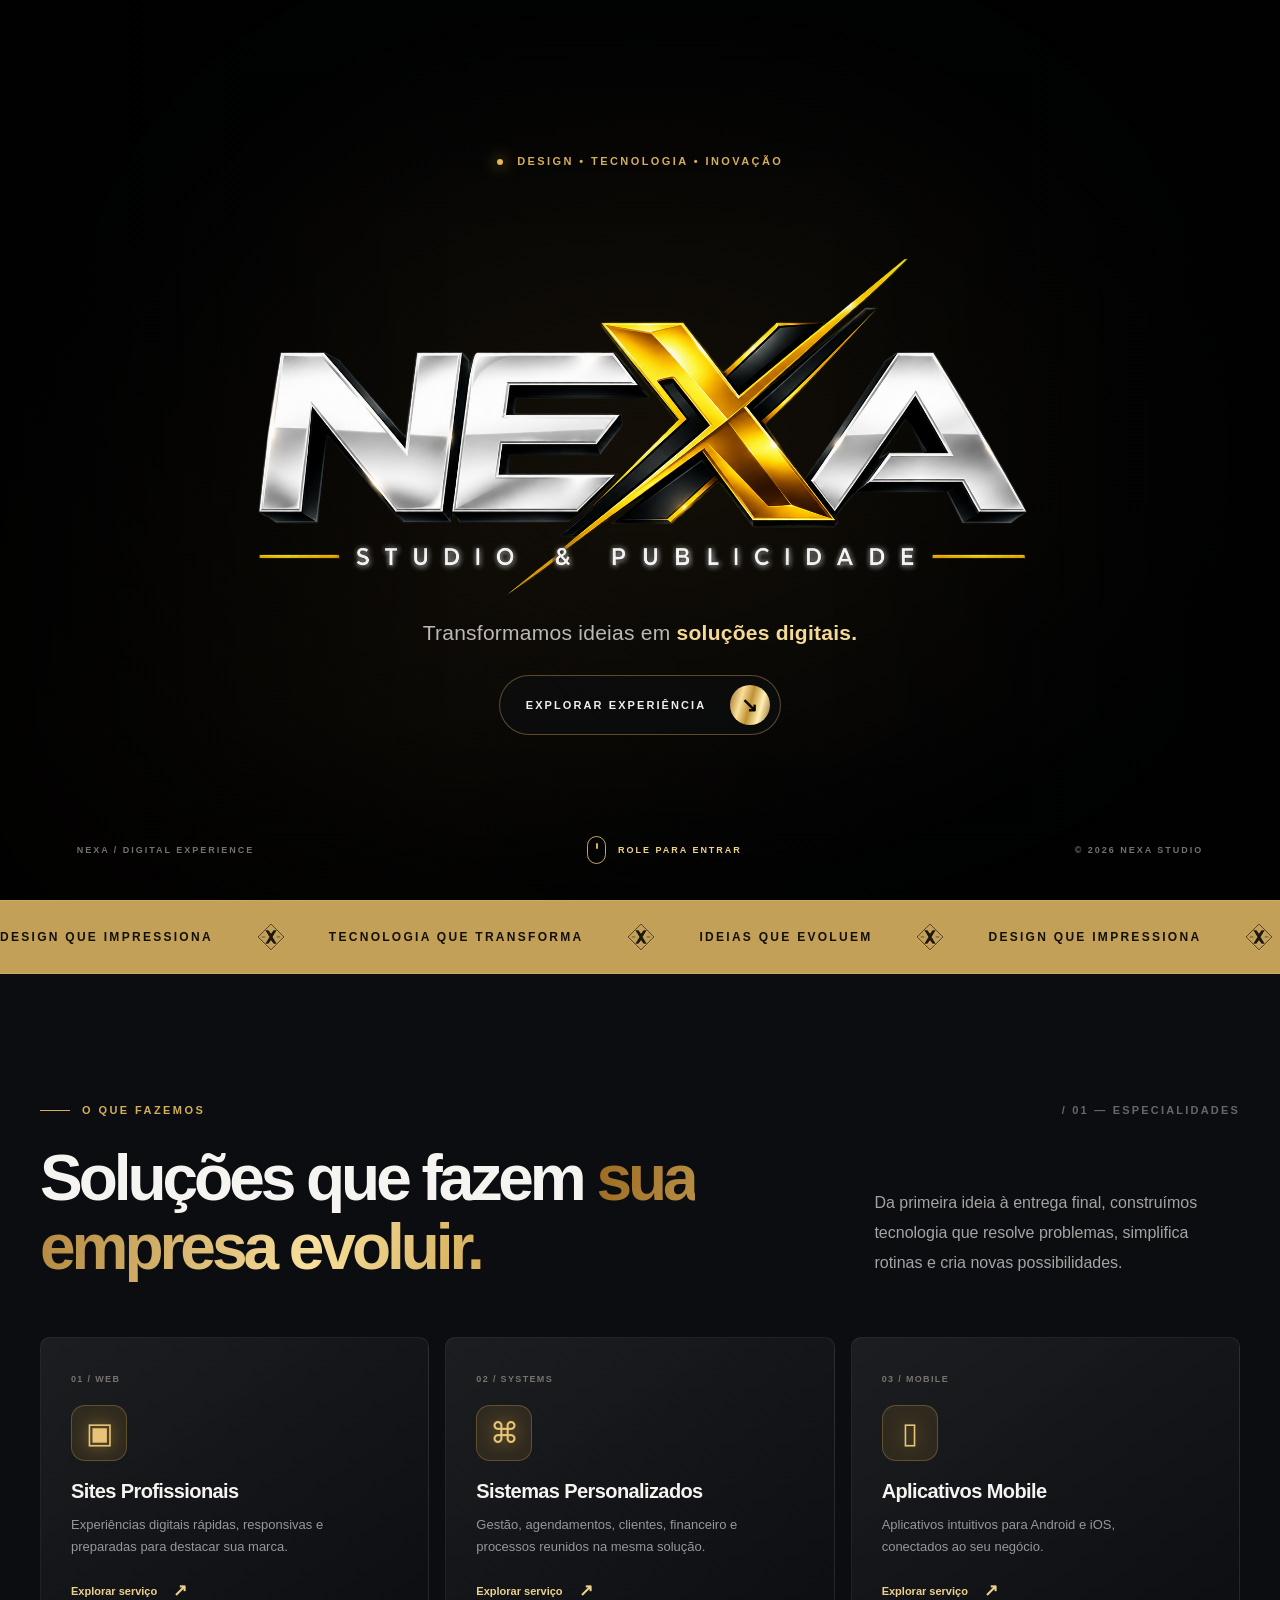
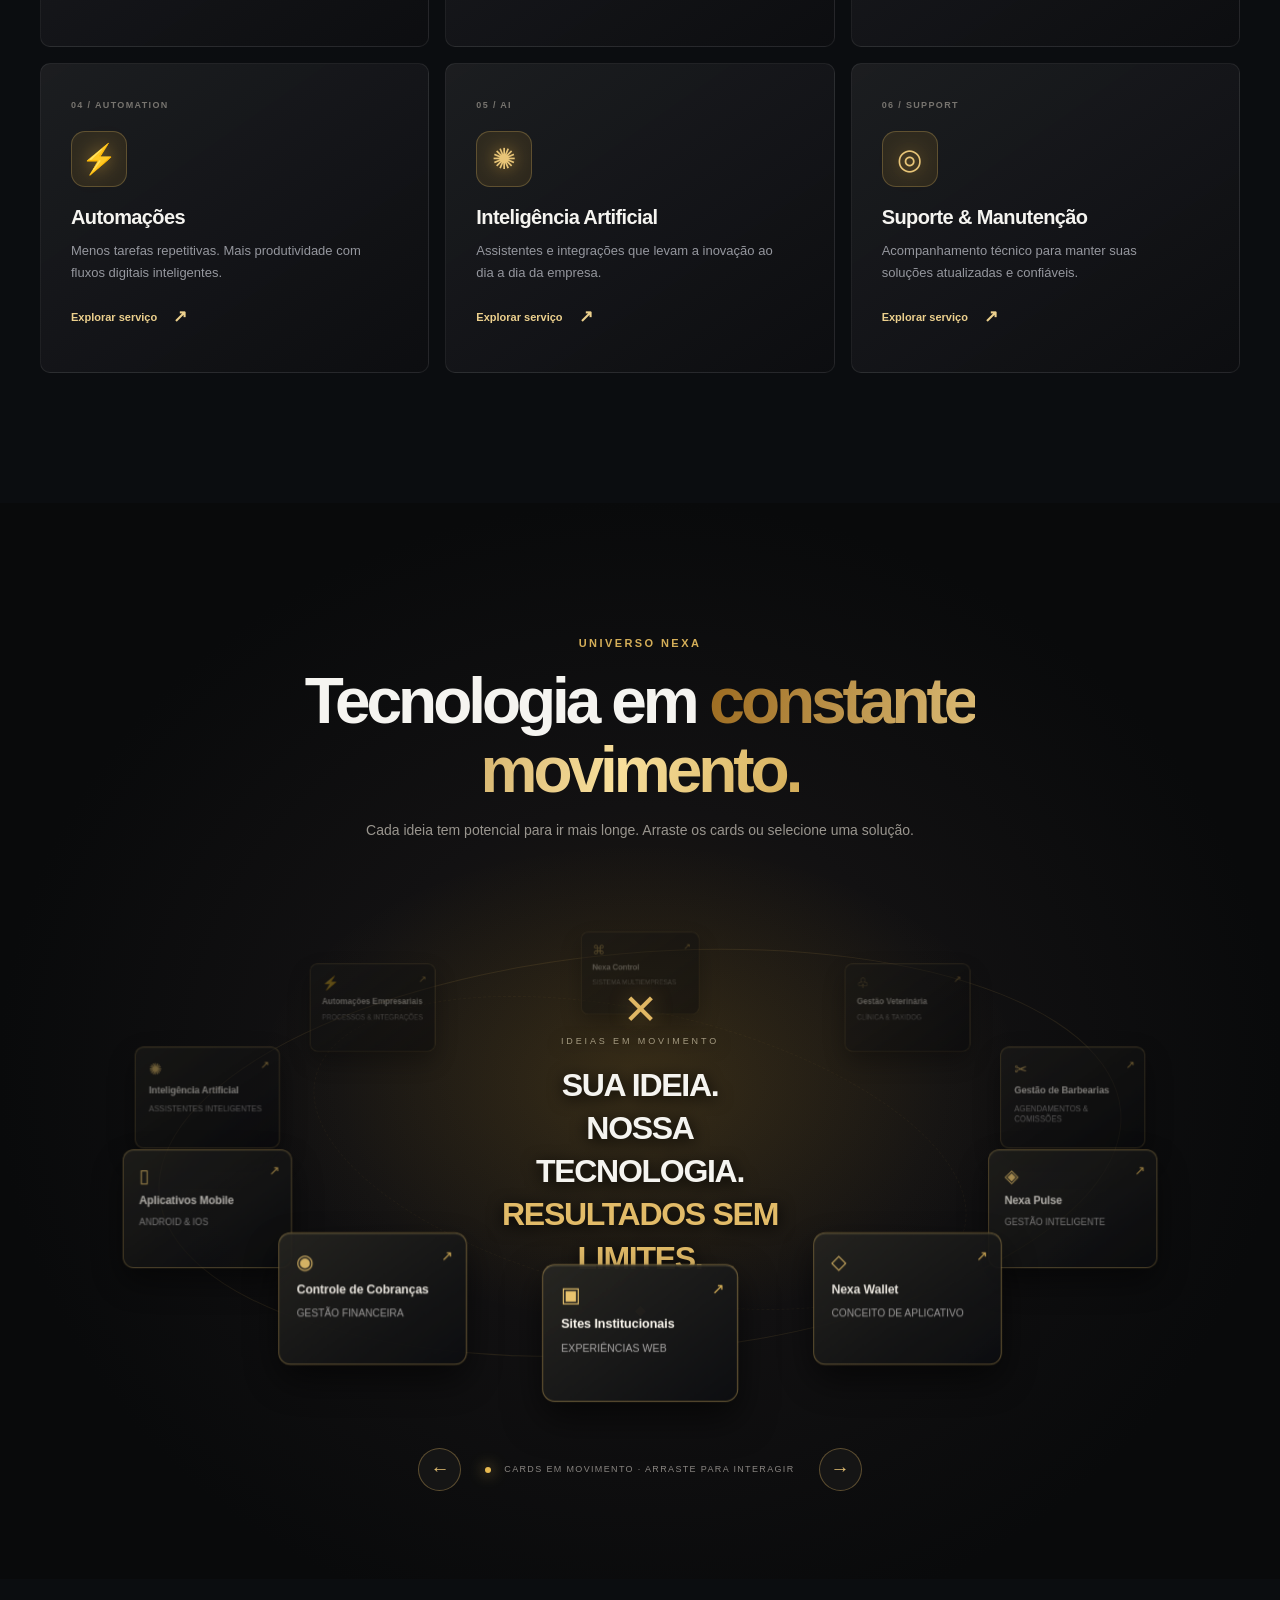
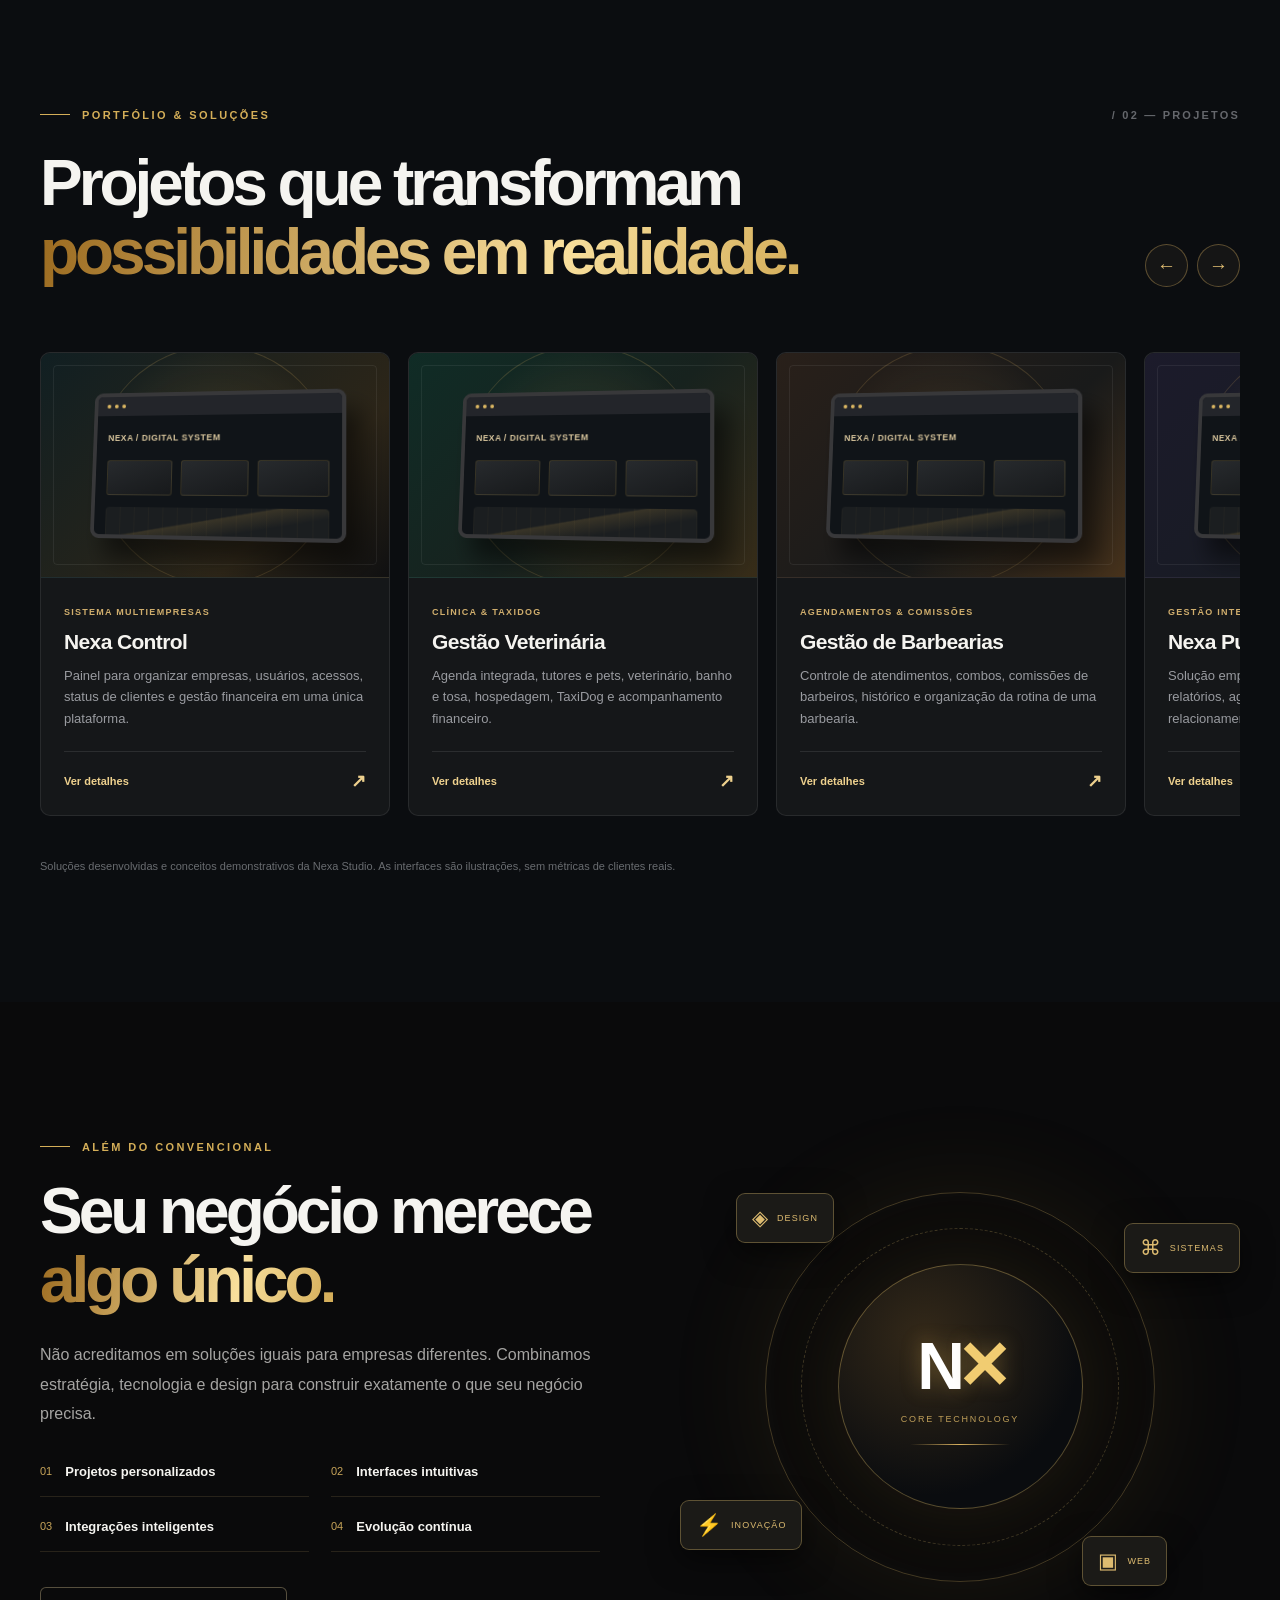
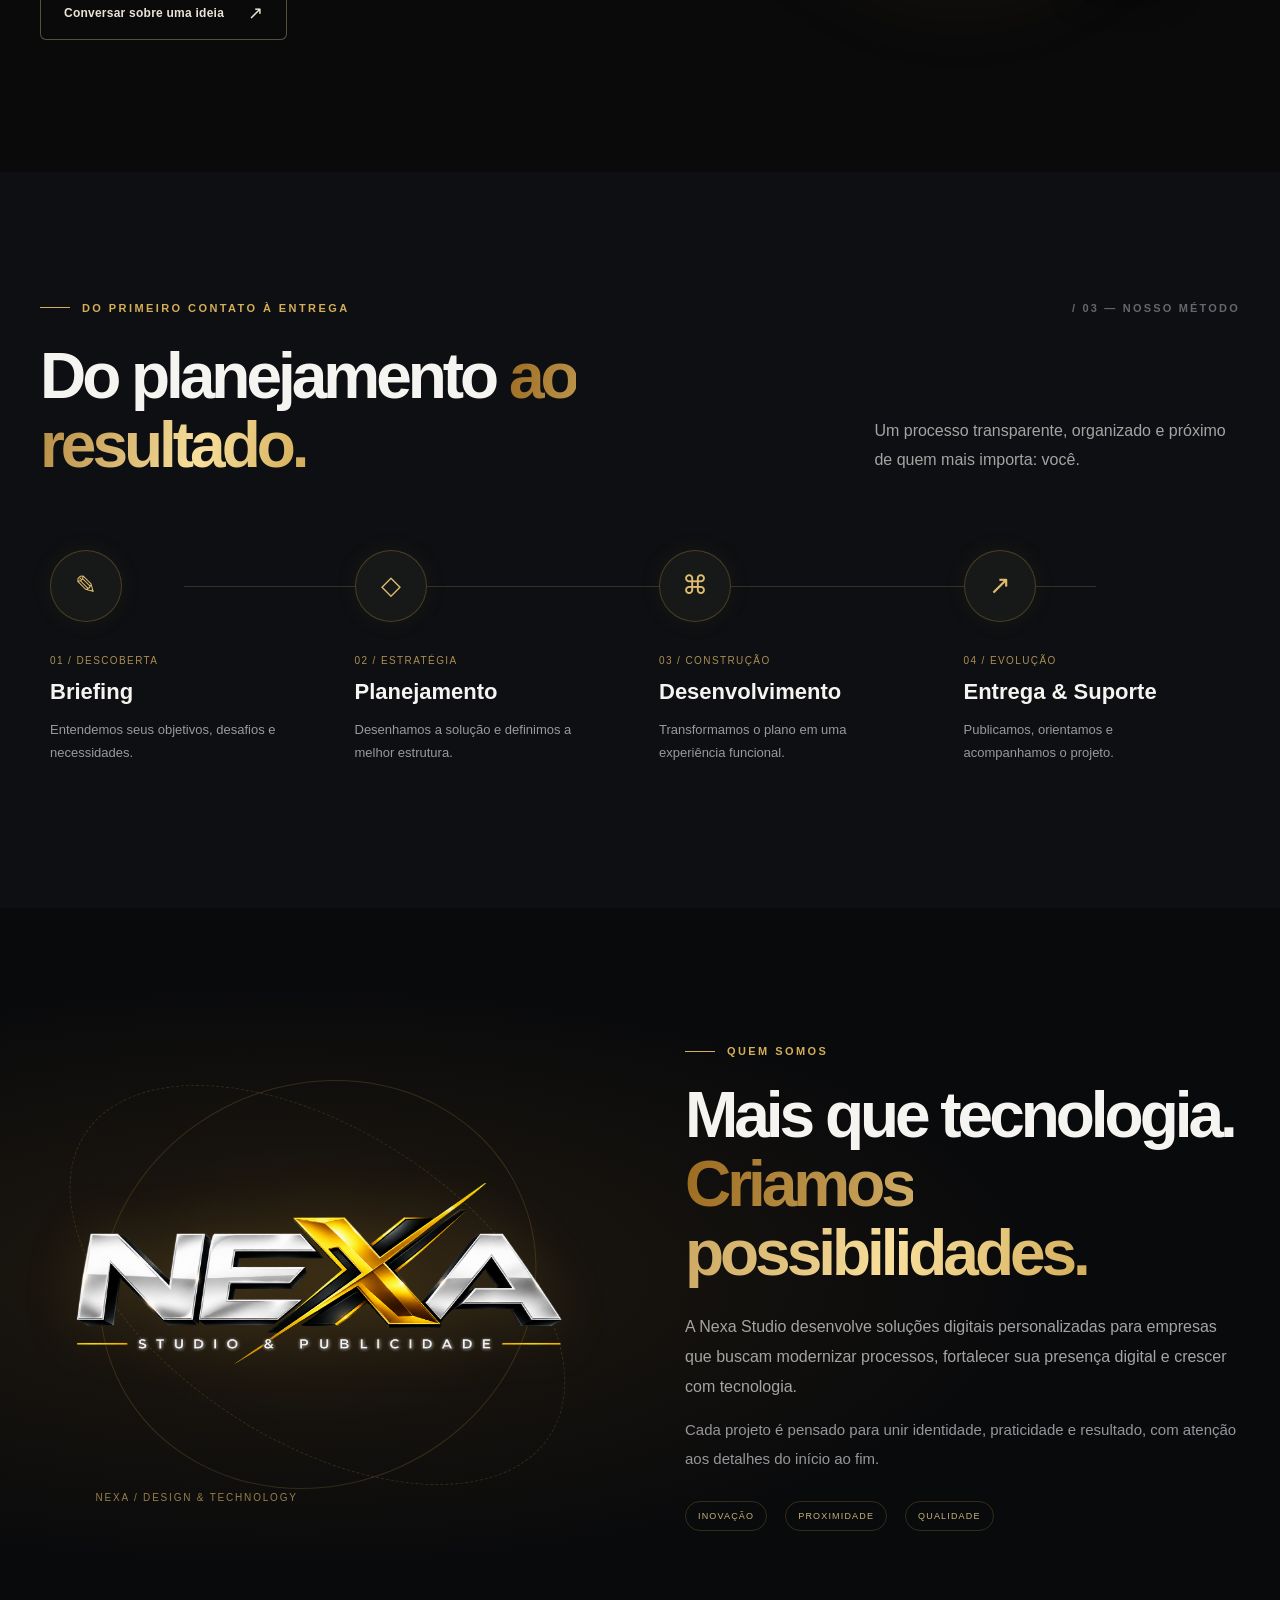
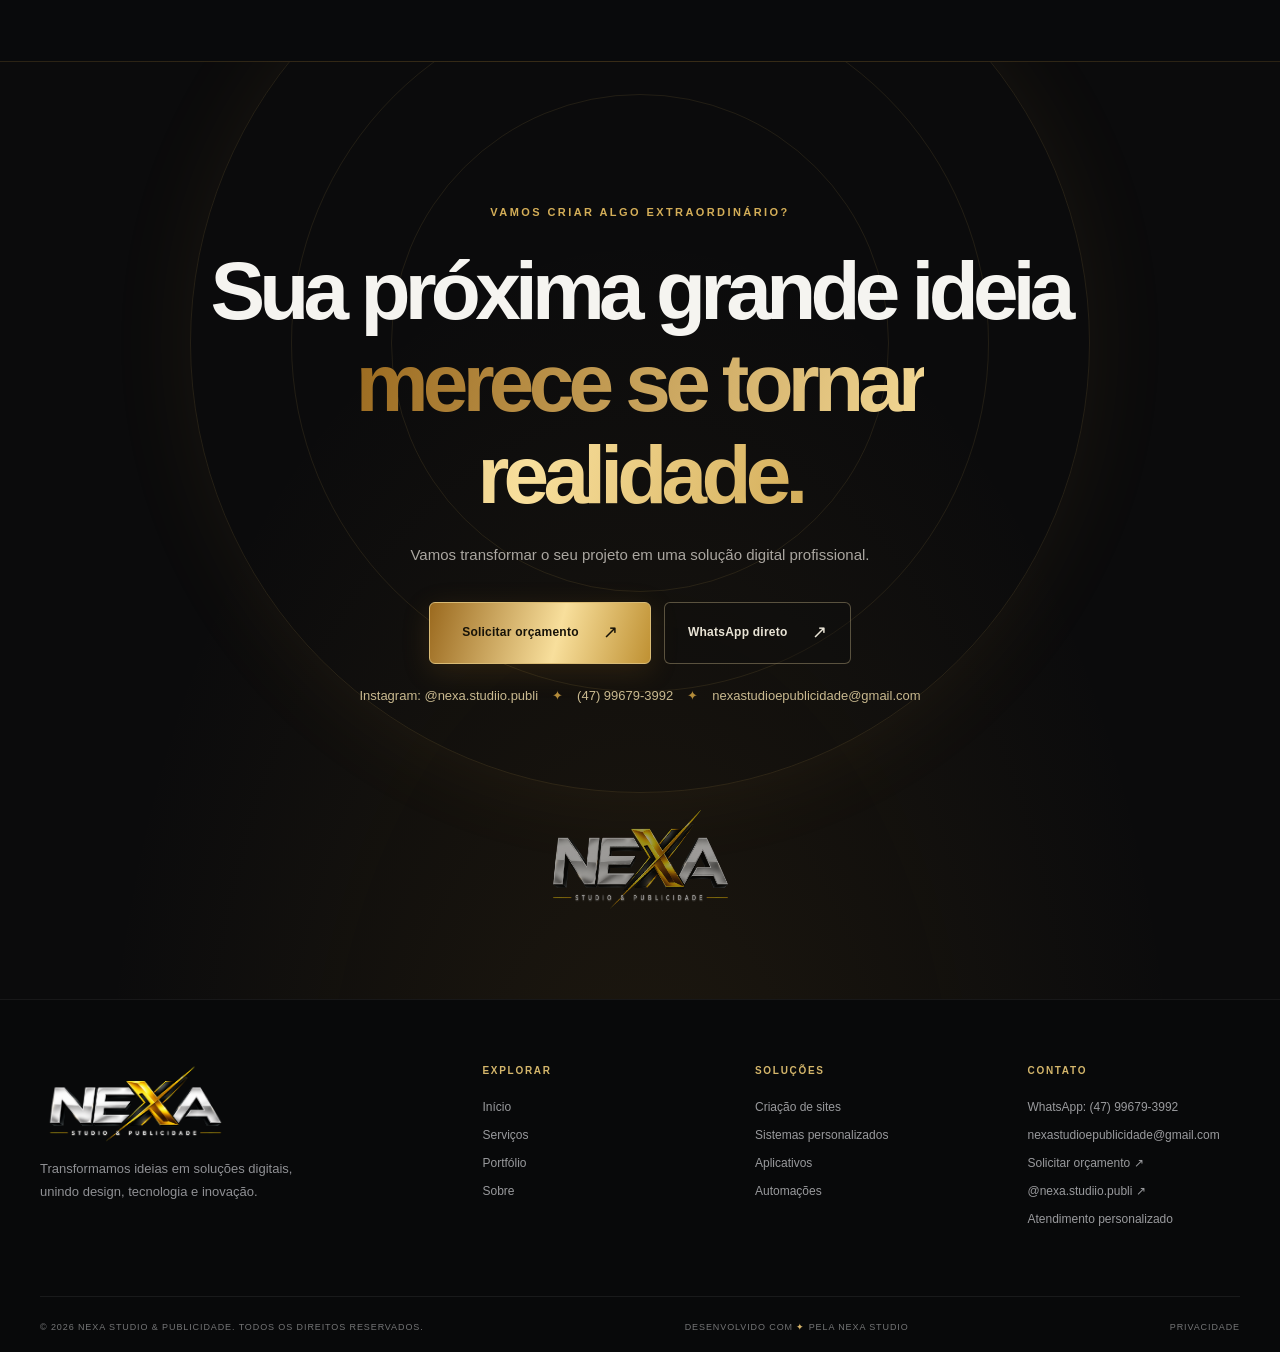
==== commit 18c05bfa: "Add files via upload" ====
--- a/index.html
+++ b/index.html
@@ -87,7 +87,7 @@
       <div class="hero__bottom container"><span>ESTRATÉGIA <i></i> DESIGN <i></i> DESENVOLVIMENTO</span><a href="#servicos" aria-label="Rolar para serviços">DESCUBRA MAIS <span>↓</span></a></div>
     </section>
 
-    <div class="marquee-section" aria-hidden="true"><div class="marquee-track"><span>DESIGN QUE IMPRESSIONA</span><b>✳</b><span>TECNOLOGIA QUE TRANSFORMA</span><b>✳</b><span>IDEIAS QUE EVOLUEM</span><b>✳</b><span>DESIGN QUE IMPRESSIONA</span><b>✳</b><span>TECNOLOGIA QUE TRANSFORMA</span><b>✳</b><span>IDEIAS QUE EVOLUEM</span><b>✳</b></div></div>
+    <div class="marquee-section" aria-hidden="true"><div class="marquee-track"><span>DESIGN QUE IMPRESSIONA</span><span class="marquee-mark" aria-hidden="true"></span><span>TECNOLOGIA QUE TRANSFORMA</span><span class="marquee-mark" aria-hidden="true"></span><span>IDEIAS QUE EVOLUEM</span><span class="marquee-mark" aria-hidden="true"></span><span>DESIGN QUE IMPRESSIONA</span><span class="marquee-mark" aria-hidden="true"></span><span>TECNOLOGIA QUE TRANSFORMA</span><span class="marquee-mark" aria-hidden="true"></span><span>IDEIAS QUE EVOLUEM</span><span class="marquee-mark" aria-hidden="true"></span></div></div>
 
     <section id="servicos" class="section services-section">
       <div class="container"><div class="section-topline reveal"><span class="section-kicker"><span class="kicker-line"></span> O QUE FAZEMOS</span><span class="section-index">/ 01 — ESPECIALIDADES</span></div>
--- a/assets/css/styles.css
+++ b/assets/css/styles.css
@@ -8,7 +8,7 @@
 /* Hero */
 .hero{position:relative;min-height:760px;height:100svh;max-height:1040px;display:flex;align-items:center;isolation:isolate;overflow:hidden;padding:120px 0 75px;background:radial-gradient(ellipse at 79% 42%,rgba(161,117,36,.15),transparent 34%),radial-gradient(ellipse at 15% 80%,rgba(102,78,38,.09),transparent 48%),#0a0a0b}.hero__grid{position:absolute;inset:0;background-image:linear-gradient(rgba(202,172,112,.045) 1px,transparent 1px),linear-gradient(90deg,rgba(202,172,112,.045) 1px,transparent 1px);background-size:70px 70px;transform:perspective(700px) rotateX(68deg) scale(1.9) translateY(18%);transform-origin:bottom;opacity:.35;mask-image:linear-gradient(0deg,#000,transparent 65%);pointer-events:none}.hero__halo{position:absolute;width:650px;height:650px;right:-190px;top:8%;border-radius:50%;border:1px solid #c69b4223;box-shadow:0 0 100px #bd873012;pointer-events:none}.hero__layout{display:grid;grid-template-columns:1.1fr 1.05fr;gap:25px;align-items:center;position:relative;z-index:2;width:min(1300px,calc(100% - 70px))}.hero__copy{position:relative;z-index:3}.hero__heading{margin:23px 0 23px;font-weight:800;letter-spacing:-.073em;line-height:1.06;font-size:clamp(52px,5.6vw,87px)}.hero__description{line-height:1.8;font-size:16px;color:#a8a7a4;max-width:520px;margin-bottom:29px}.hero__description strong{color:#e1d5b3;font-weight:600}.hero__actions{display:flex;flex-wrap:wrap;gap:12px}.hero__highlights{display:flex;gap:20px;margin-top:54px;color:#a3a19b;font-size:11px;flex-wrap:wrap}.hero__highlights>span{display:flex;align-items:center;gap:7px}.highlight-icon{color:#e5bf70;font-size:17px;font-style:normal}.hero__visual{height:560px;position:relative;perspective:1100px;min-width:0;display:flex;align-items:center;justify-content:center}.scene-orbit{position:absolute;inset:12% 2%;border:1px solid rgba(219,172,79,.19);border-radius:50%;transform:rotate(-25deg) rotateX(60deg);box-shadow:0 0 33px #b27b1813}.orbit-two{inset:1% -8%;transform:rotate(30deg) rotateX(65deg);border-style:dashed;opacity:.55;animation:orbitDust 28s linear infinite}.device-wrap{height:440px;width:620px;position:relative;transform:rotateY(var(--ry,0deg)) rotateX(var(--rx,0deg));transition:transform .35s ease;animation:deviceHover 8s ease-in-out infinite}.laptop{position:absolute;left:4%;top:15%;width:80%;height:75%;transform:perspective(900px) rotateY(-12deg) rotateX(5deg) rotateZ(-4deg);filter:drop-shadow(18px 33px 34px #000c);animation:laptopFloat 7s ease-in-out infinite}.laptop__screen{height:91%;background:#0c1017;border:8px solid #2b2b2b;border-radius:14px 14px 5px 5px;box-shadow:inset 0 0 0 2px #777674,0 0 0 1px #85817a,0 0 55px #b587351a;overflow:hidden}.laptop__base{height:17px;width:114%;margin-left:-7%;background:linear-gradient(#aaa49a,#525154 34%,#a09c96 64%,#323236);clip-path:polygon(7% 0%,93% 0%,100% 85%,97% 100%,3% 100%,0% 85%);border-radius:4px}.laptop__foot{width:33%;height:5px;background:#66666a;margin:0 auto;border-radius:0 0 12px 12px}.screen-topbar{height:38px;display:flex;align-items:center;padding:0 18px;background:#151920;border-bottom:1px solid #ffffff10;justify-content:space-between}.dash-logo,.phone__logo,.solution-inner__logo{font-size:19px;font-weight:850;letter-spacing:-.13em;color:white}.dash-logo span,.phone__logo span,.solution-inner__logo span{color:#f1cc71}.topbar-dots{display:flex;gap:4px}.topbar-dots i{width:5px;height:5px;background:#917644;border-radius:50%}.topbar-user{color:#9e9789;font-size:8px;letter-spacing:.12em}.screen-body{display:flex;height:calc(100% - 38px)}.screen-sidebar{width:47px;border-right:1px solid #ffffff10;display:flex;flex-direction:column;align-items:center;gap:11px;padding:12px 6px;background:#13161b}.screen-side-title{font-size:5px;color:#66666c;letter-spacing:.1em}.screen-menu{display:grid;place-items:center;width:24px;height:24px;color:#858a92;font-size:12px}.screen-menu.active{background:#d4ac5533;color:#ebbf62;border-radius:5px}.screen-content{flex:1;padding:15px;background:linear-gradient(160deg,#121820,#0b0f14);min-width:0}.screen-welcome{display:flex;justify-content:space-between;font-size:13px;font-weight:800;margin-bottom:14px}.screen-welcome small{display:block;color:#777e85;font-size:7px;margin-top:3px;font-weight:400}.screen-welcome b{color:#d8ba74}.screen-stats{display:grid;grid-template-columns:repeat(3,1fr);gap:9px}.screen-stats>div{padding:12px;background:#1c222a;border:1px solid #ffffff0c;border-radius:5px}.screen-stats small{font-size:7px;color:#979da4;display:block}.screen-stats strong{font-size:17px;display:block;margin:5px 0}.screen-stats span{color:#c5a24f;font-size:7px}.chart-panel{background:#161d25;border:1px solid #ffffff11;padding:12px;border-radius:5px;margin-top:12px;height:135px}.chart-head{display:flex;align-items:center;justify-content:space-between;font-size:10px;font-weight:700}.chart-head small{font-size:7px;color:#80828a}.chart-panel svg{height:98px;width:100%}.phone{position:absolute;right:3%;top:16%;height:290px;width:145px;border-radius:25px;padding:5px;background:linear-gradient(125deg,#54504d,#030405 27%,#a49b86 54%,#1a1816 76%,#989183);box-shadow:14px 25px 26px #000b,0 0 30px #ddaa5620;transform:rotate(11deg);animation:phoneFloat 7s .7s ease-in-out infinite}.phone__screen{background:linear-gradient(160deg,#181d22,#080c11);width:100%;height:100%;border-radius:20px;padding:24px 11px 12px;overflow:hidden}.phone__earpiece{position:absolute;top:10px;left:40px;width:55px;height:8px;border-radius:8px;background:#060608;z-index:1}.phone__logo{display:block;font-size:15px}.phone__screen>small{font-size:7px;color:#888e95;display:block;margin-top:3px}.phone__balance{font-size:12px;color:#b6bec4;line-height:1.5;margin-top:22px}.phone__balance strong{font-size:14px;color:#e9c16c}.phone__mini-chart{height:67px;display:flex;gap:6px;align-items:end;padding:10px 0}.phone__mini-chart span{width:11px;background:linear-gradient(#f2cf7d,#73501e);border-radius:2px}.phone__mini-box{font-size:7px;color:#b1adb0;background:#23262a;padding:7px;margin-top:6px;border-radius:4px;display:flex;justify-content:space-between}.phone__mini-box b{color:#edcd73}.float-card{position:absolute;z-index:6;display:flex;align-items:center;gap:10px;padding:12px 17px;border:1px solid #e4ca7e33;border-radius:12px;background:rgba(18,19,20,.88);backdrop-filter:blur(12px);box-shadow:0 10px 30px #0008;animation:floatCard 5s ease-in-out infinite}.float-card--top{top:2%;right:0}.float-card--bottom{left:0;bottom:1%;animation-delay:1.4s}.float-card__icon{color:#e9c77e;font-size:24px}.float-card strong{display:block;font-size:10px}.float-card small{display:block;font-size:9px;color:#949397;margin-top:3px}.visual-caption{position:absolute;bottom:0;right:5%;color:#888580;letter-spacing:.16em;font-size:9px}.small-sparkle{color:#dfb75b}.hero__bottom{position:absolute;bottom:33px;left:0;right:0;z-index:3;display:flex;align-items:center;justify-content:space-between;font-size:10px;letter-spacing:.13em;color:#8e8980}.hero__bottom i{display:inline-block;width:4px;height:4px;border-radius:50%;background:#b9a27c;margin:0 8px;vertical-align:middle}.hero__bottom a{display:flex;align-items:center;gap:15px}.hero__bottom a span{font-size:19px;color:#dfbc68}@keyframes deviceHover{50%{translate:0 -9px}}@keyframes laptopFloat{50%{translate:0 -8px;transform:perspective(900px) rotateY(-9deg) rotateX(4deg) rotateZ(-3deg)}}@keyframes phoneFloat{50%{translate:0 15px;transform:rotate(7deg)}}@keyframes floatCard{50%{translate:0 -11px}}@keyframes orbitDust{to{transform:rotate(390deg) rotateX(65deg)}}
 /* Scroll marquee */
-.marquee-section{height:74px;background:#c3a057;color:#14100a;border-top:1px solid #f4d48833;border-bottom:1px solid #f4d48833;overflow:hidden;display:flex;align-items:center}.marquee-track{display:flex;align-items:center;gap:44px;white-space:nowrap;min-width:max-content;font-size:12px;font-weight:800;letter-spacing:.19em;animation:marquee 30s linear infinite}.marquee-track b{font-size:23px;font-weight:400}@keyframes marquee{to{transform:translateX(-50%)}}
+.marquee-section{height:74px;background:#c3a057;color:#14100a;border-top:1px solid #f4d48833;border-bottom:1px solid #f4d48833;overflow:hidden;display:flex;align-items:center}.marquee-track{display:flex;align-items:center;gap:44px;white-space:nowrap;min-width:max-content;font-size:12px;font-weight:800;letter-spacing:.19em;animation:marquee 30s linear infinite}.marquee-mark{display:inline-block;width:28px;height:28px;flex:0 0 28px;background:url("../img/nexa-carousel-emblem.svg") center/contain no-repeat;filter:drop-shadow(0 1px 0 rgba(255,241,189,.25));user-select:none}@keyframes marquee{to{transform:translateX(-50%)}}
 /* Service cards */
 .services-section{background:#0b0d10}.services-grid{display:grid;grid-template-columns:repeat(3,minmax(0,1fr));gap:16px}.service-card{min-height:310px;padding:30px 30px 26px;background:linear-gradient(145deg,rgba(30,31,34,.91),rgba(13,14,17,.96));border:1px solid rgba(255,255,255,.075);border-radius:10px;position:relative;overflow:hidden;transition:border-color .35s,box-shadow .35s,transform .35s!important}.service-card:before{content:"";position:absolute;inset:-100% -20%;background:linear-gradient(115deg,transparent 43%,rgba(251,219,145,.07) 50%,transparent 57%);transform:translateX(-90%);transition:transform .85s;pointer-events:none}.service-card:hover{transform:translateY(-8px)!important;border-color:#dec17c66;box-shadow:0 24px 45px #0006,0 0 30px #a77b1a12}.service-card:hover:before{transform:translateX(70%)}.service-card__number{color:#77746f;letter-spacing:.15em;font-weight:600;font-size:9px}.service-card__icon{width:56px;height:56px;display:grid;place-items:center;margin:19px 0 19px;border:1px solid #d0ac5e4d;background:#cc9d3320;border-radius:14px;font-size:29px;color:#e7c477;text-shadow:0 0 18px #cf9f40aa;transition:transform .35s}.service-card:hover .service-card__icon{transform:rotate(-6deg) scale(1.1)}.service-card h3{font-size:20px;margin:0 0 11px;letter-spacing:-.03em}.service-card p{font-size:13px;line-height:1.7;color:#95979e;max-width:300px;margin:0 0 22px}.service-card__link{border:none;background:none;color:#ecd08d;font-size:11px;font-weight:700;padding:0;display:inline-flex;align-items:center;gap:16px;margin-top:auto}.service-card__link span{transition:transform .2s;font-size:17px}.service-card__link:hover span{transform:translate(4px,-3px)}
 /* Orbital carousel */
@@ -37,3 +37,6 @@
 /* Informações comerciais diretas na seção de contato e no rodapé. */
 .contact-direct{display:flex;justify-content:center;align-items:center;gap:14px;flex-wrap:wrap;margin-top:24px;font-size:clamp(11px,1.15vw,13px);color:#c9b98f}.contact-direct a{color:#c9b98f;text-decoration:none;overflow-wrap:anywhere;transition:color .2s}.contact-direct a:hover,.contact-direct a:focus-visible{color:#f3d88a}.contact-direct>span{color:#b48c3a}.footer-col a{overflow-wrap:anywhere;text-align:left}.footer-col button{text-align:left;cursor:pointer}
 @media(max-width:620px){.contact-direct{flex-direction:column;gap:11px}.contact-direct>span{display:none}}
+
+/* Emblema vetorial responsivo no carrossel; sem emoji nem dependência de fontes do sistema. */
+@media(max-width:620px){.marquee-mark{width:23px;height:23px;flex-basis:23px}}
